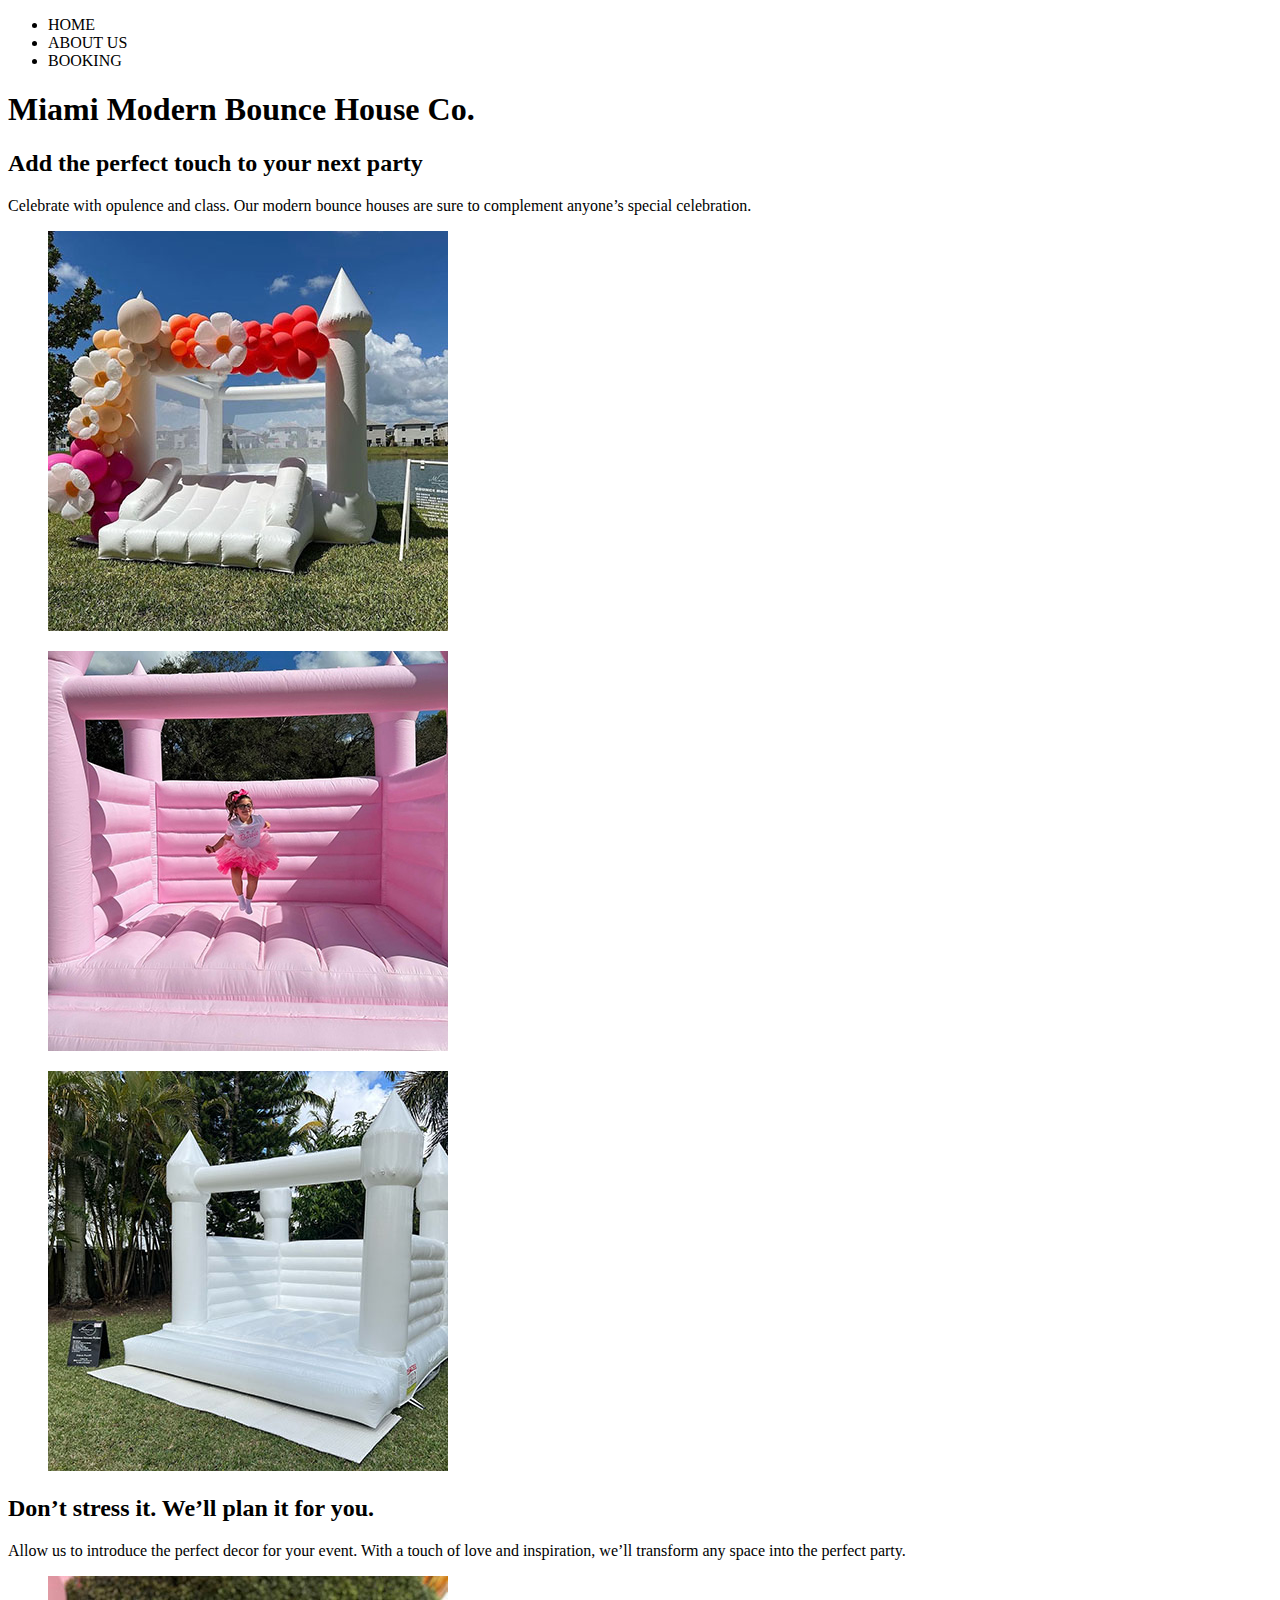
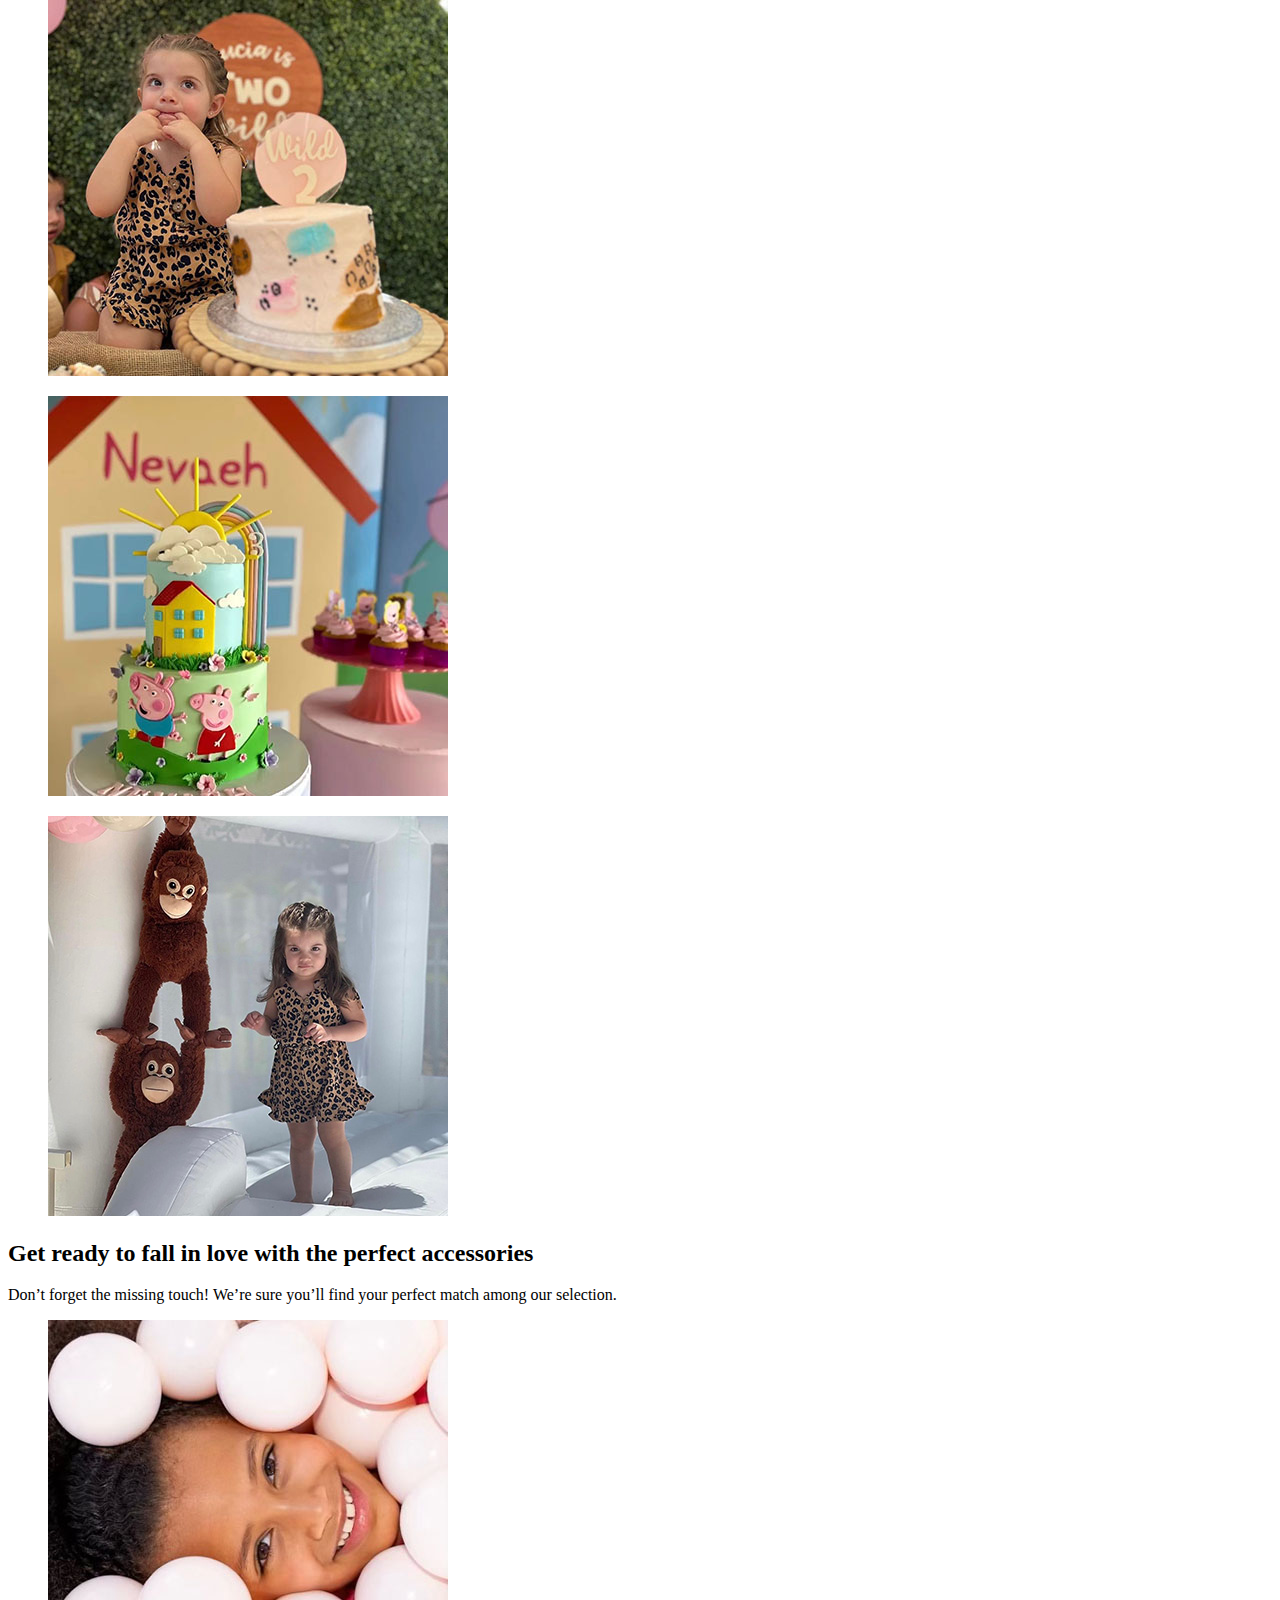
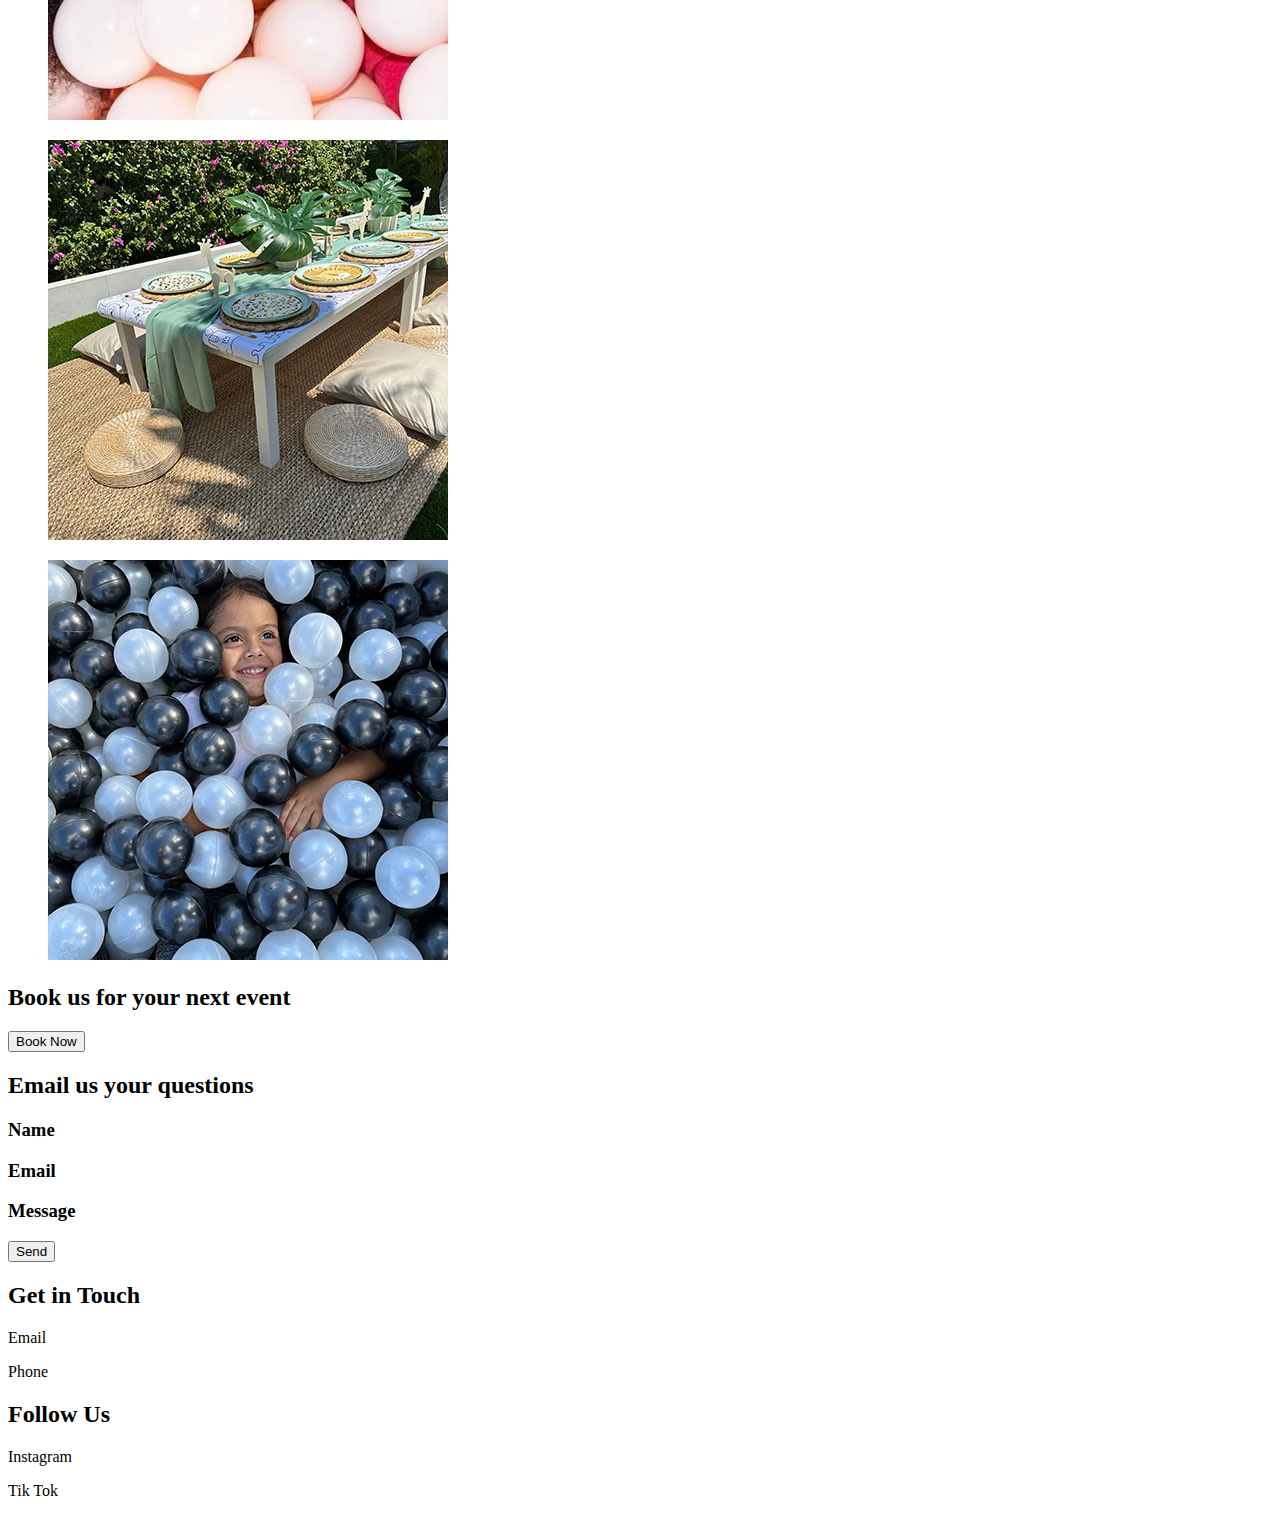
==== index.html @ 27d4529f "First HTML" ====
<!DOCTYPE html>
<html lang="en">
    <head>
        <meta charset="utf-8">
        <title>Miami Modern Bounce House Co.</title>
    </head>

    <body>
        <header>
            <nav>
                <ul>
                    <li>HOME</li>
                    <li>ABOUT US</li>
                    <li>BOOKING</li>
                </ul>
            </nav>
        </header>

        <main>
            <section>
                <h1>Miami Modern Bounce House Co.</h1>
            </section>

            <section>
                <h2>Add the perfect touch to your next party</h2>
                <p>Celebrate with opulence and class. Our modern bounce houses are sure to complement anyone’s special celebration.</p>
                <figure>
                    <img src="images/flower-bounce-house.jpg" alt="Bounce house with flower balloon arch.">
                </figure>
                <figure>
                    <img src="images/pink-girl-jumping.jpg" alt="Little girl jumping on pink bounce house.">
                </figure>
                <figure>
                    <img src="images/white-bounce-house.jpg" alt="Bounce house with flower balloon arch.">
                </figure>
            </section>

            <section>
                <h2>Don’t stress it. We’ll plan it for you.</h2>
                <p>Allow us to introduce the perfect decor for your event. With a touch of love and inspiration, we’ll transform any space into the perfect party.</p>
                <figure>
                    <img src="images/jungle-birthday.jpg" alt="Little girl posing with birthday cake.">
                </figure>
                <figure>
                    <img src="images/peppa-party-cake.jpg" alt="Peppa Pig birthday cake.">
                </figure>
                <figure>
                    <img src="images/monkey-party.jpg" alt="Little girl posing plush monkeys on bounce house.">
                </figure>
            </section>

            <section>
                <h2>Get ready to fall in love with the perfect accessories</h2>
                <p>Don’t forget the missing touch! We’re sure you’ll find your perfect match among our selection.</p>
                <figure>
                    <img src="images/pink-ball-pit.jpg" alt="Little girl smiles inside pink ball pit.">
                </figure>
                <figure>
                    <img src="images/jungle-table.jpg" alt="A jungle themed birthday table set-up.">
                </figure>
                <figure>
                    <img src="images/black-white-ball-pit.jpg" alt="Little girl smiles inside black and white ball pit.">
                </figure>
            </section>

            <section>
                <h2>Book us for your next event</h2>
                <button>Book Now</button>
            </section>

            <section>
                <h2>Email us your questions</h2>
                <h3>Name</h3>
                <h3>Email</h3>
                <h3>Message</h3>
                <button>Send</button>
            </section>
        </main>
        <footer>
            <h2>Get in Touch</h2>
            <p>Email</p>
            <p>Phone</p>
            <h2>Follow Us</h2>
            <p>Instagram</p>
            <p>Tik Tok</p>
        </footer>
    </body>
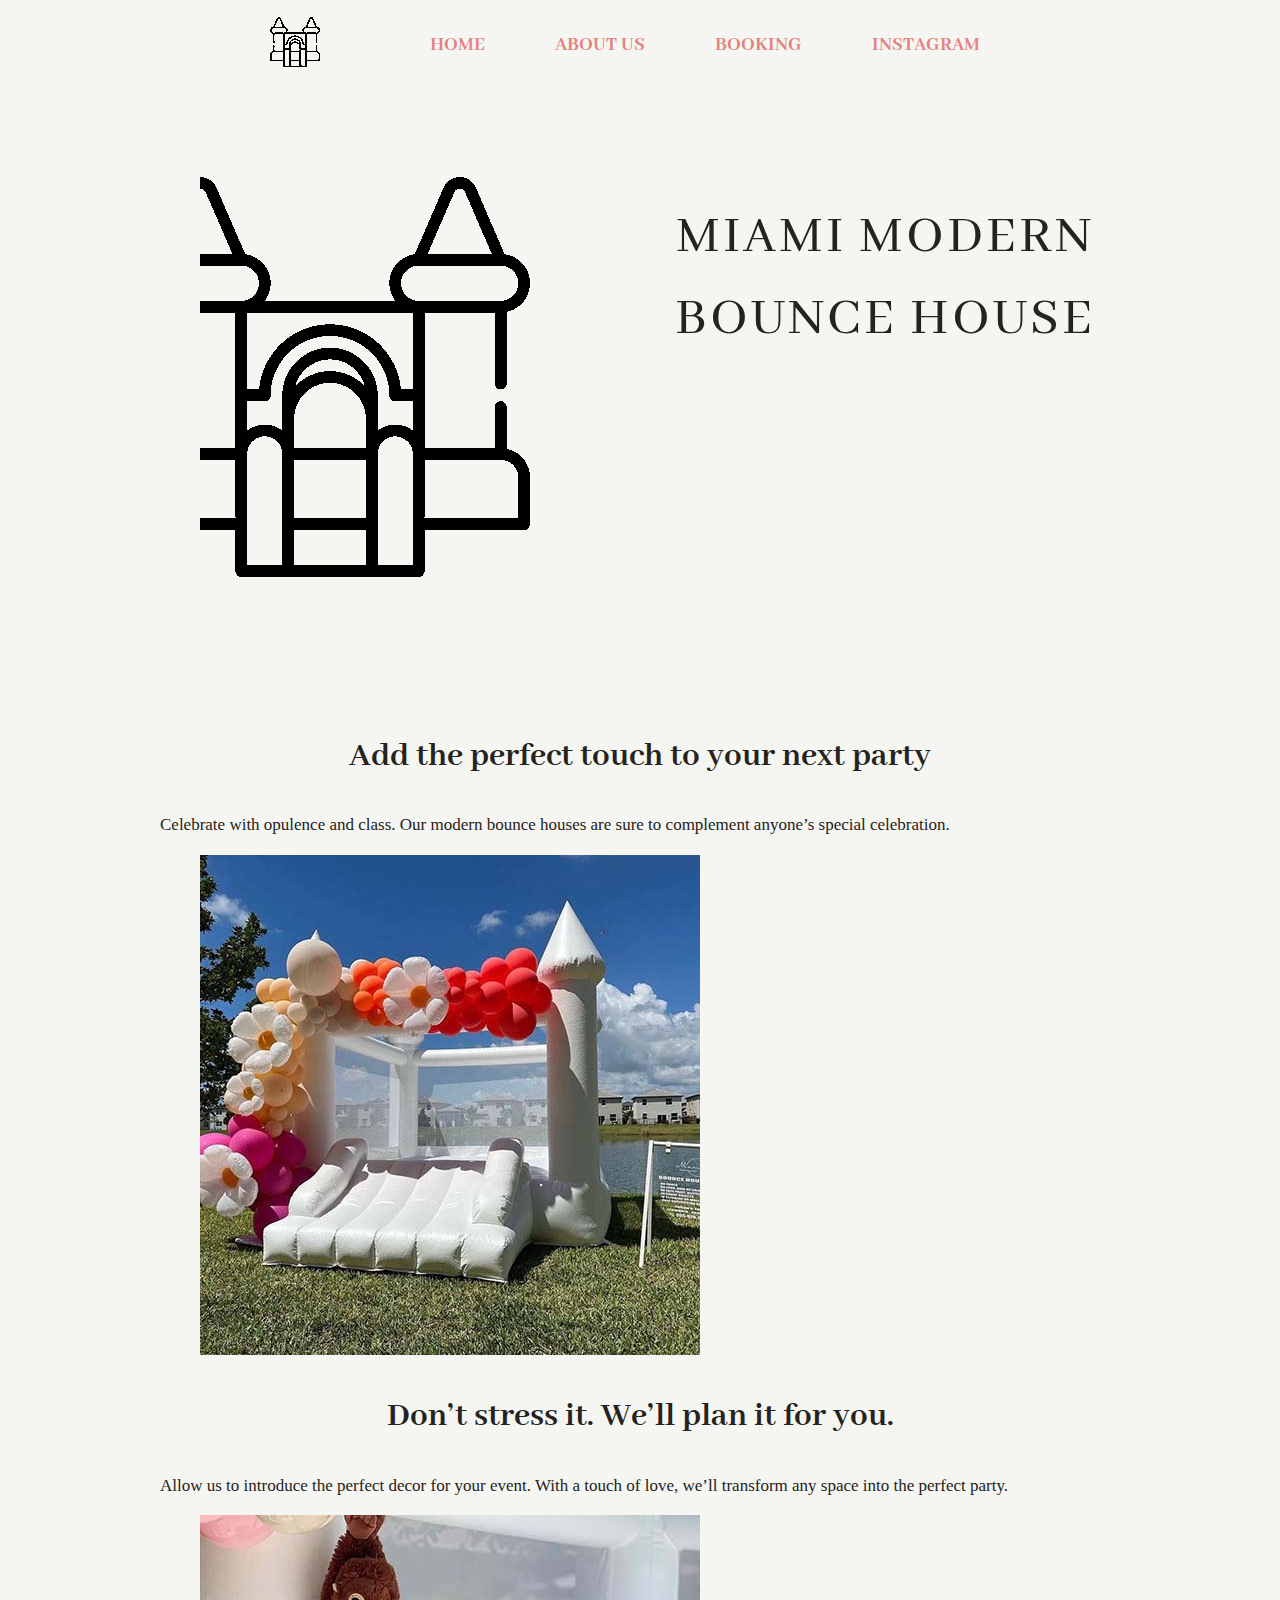
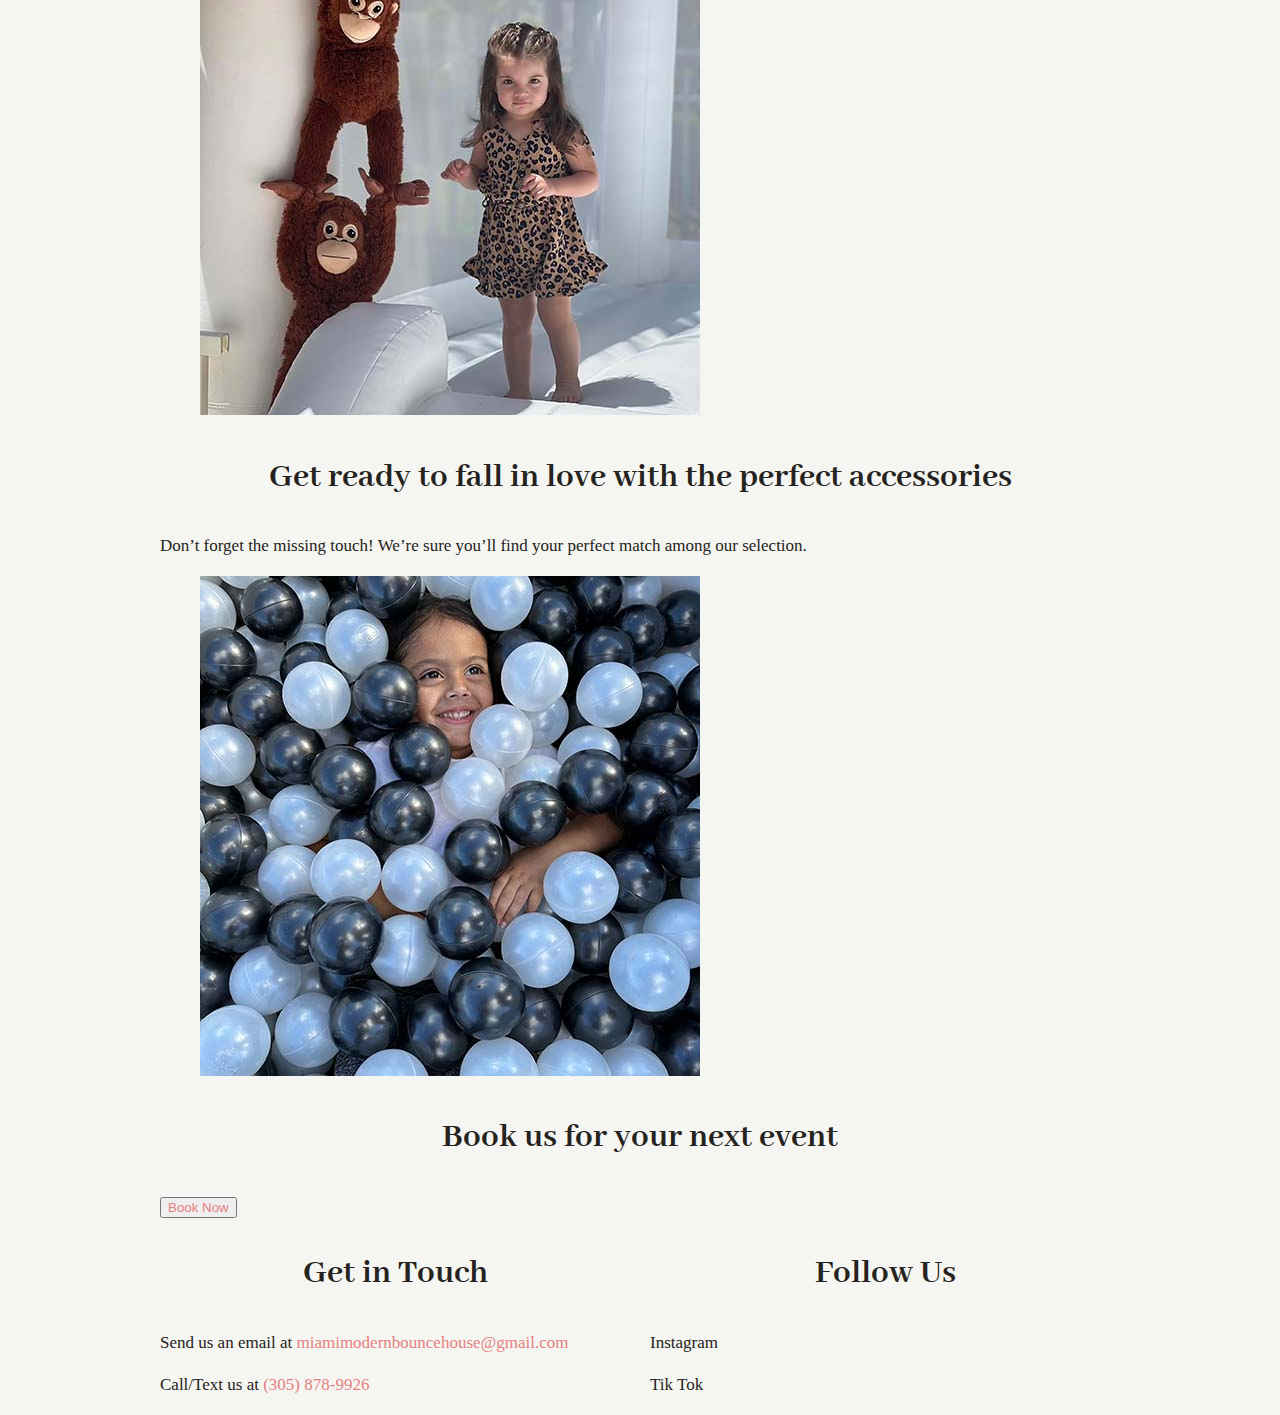
==== commit 542e8328: "html two" ====
--- a/index.html
+++ b/index.html
@@ -3,22 +3,31 @@
     <head>
         <meta charset="utf-8">
         <title>Miami Modern Bounce House Co.</title>
+        <link href="css/style.css" rel="stylesheet">
     </head>
 
     <body>
         <header>
             <nav>
-                <ul>
-                    <li>HOME</li>
-                    <li>ABOUT US</li>
-                    <li>BOOKING</li>
-                </ul>
+                <figure>
+                    <img src="images/inflatable-castle.png" alt="Bounce House Icon.">
+                    <!--<a href="https://www.flaticon.com/free-icons/inflatable-castle" title="inflatable castle icons">Inflatable castle icons created by Freepik - Flaticon</a>-->
+                </figure>
+
+                <h3><a href="index.html">HOME</a></h3>
+                <h3><a href="about-us.html">ABOUT US</a></h3>
+                <h3><a href="booking.html">BOOKING</a></h3>
+                <h3><a href="https://www.instagram.com/modern_bounce_co/?igshid=YmMyMTA2M2Y%3D">INSTAGRAM</a><h3>
             </nav>
         </header>
 
         <main>
-            <section>
-                <h1>Miami Modern Bounce House Co.</h1>
+            <section id="pink" class="header">
+                <figure>
+                    <img src="images/bigger-inflatable-castle.png" alt="Bounce House Icon.">
+                    <!--<a href="https://www.flaticon.com/free-icons/inflatable-castle" title="inflatable castle icons">Inflatable castle icons created by Freepik - Flaticon</a>-->
+                </figure>
+                <h1>MIAMI MODERN BOUNCE HOUSE</h1>
             </section>
 
             <section>
@@ -27,23 +36,11 @@
                 <figure>
                     <img src="images/flower-bounce-house.jpg" alt="Bounce house with flower balloon arch.">
                 </figure>
-                <figure>
-                    <img src="images/pink-girl-jumping.jpg" alt="Little girl jumping on pink bounce house.">
-                </figure>
-                <figure>
-                    <img src="images/white-bounce-house.jpg" alt="Bounce house with flower balloon arch.">
-                </figure>
             </section>
 
-            <section>
+            <section id="pink">
                 <h2>Don’t stress it. We’ll plan it for you.</h2>
-                <p>Allow us to introduce the perfect decor for your event. With a touch of love and inspiration, we’ll transform any space into the perfect party.</p>
-                <figure>
-                    <img src="images/jungle-birthday.jpg" alt="Little girl posing with birthday cake.">
-                </figure>
-                <figure>
-                    <img src="images/peppa-party-cake.jpg" alt="Peppa Pig birthday cake.">
-                </figure>
+                <p>Allow us to introduce the perfect decor for your event. With a touch of love, we’ll transform any space into the perfect party.</p>
                 <figure>
                     <img src="images/monkey-party.jpg" alt="Little girl posing plush monkeys on bounce house.">
                 </figure>
@@ -53,35 +50,27 @@
                 <h2>Get ready to fall in love with the perfect accessories</h2>
                 <p>Don’t forget the missing touch! We’re sure you’ll find your perfect match among our selection.</p>
                 <figure>
-                    <img src="images/pink-ball-pit.jpg" alt="Little girl smiles inside pink ball pit.">
-                </figure>
-                <figure>
-                    <img src="images/jungle-table.jpg" alt="A jungle themed birthday table set-up.">
-                </figure>
-                <figure>
                     <img src="images/black-white-ball-pit.jpg" alt="Little girl smiles inside black and white ball pit.">
                 </figure>
             </section>
 
+            <section id="pink">
+                <h2>Book us for your next event</h2>
+                <button><a href="booking.html">Book Now</a></button>
+            </section>
+
+        </main>
+        <footer>
             <section>
-                <h2>Book us for your next event</h2>
-                <button>Book Now</button>
+            <h2>Get in Touch</h2>
+            <p>Send us an email at <a href="mailto:miamimodernbouncehouse@gmail.com">miamimodernbouncehouse@gmail.com</a></p>
+            <p>Call/Text us at <a href="tel:+3058789926"> (305) 878-9926</a></p>
             </section>
 
             <section>
-                <h2>Email us your questions</h2>
-                <h3>Name</h3>
-                <h3>Email</h3>
-                <h3>Message</h3>
-                <button>Send</button>
-            </section>
-        </main>
-        <footer>
-            <h2>Get in Touch</h2>
-            <p>Email</p>
-            <p>Phone</p>
             <h2>Follow Us</h2>
             <p>Instagram</p>
             <p>Tik Tok</p>
+            </section>
         </footer>
     </body>--- a/css/style.css
+++ b/css/style.css
@@ -0,0 +1,85 @@
+@import url('https://fonts.googleapis.com/css2?family=Abhaya+Libre:wght@400;700&family=EB+Garamond&display=swap');
+
+nav{
+    position:fixed;
+    width:100%;
+    top:0;
+    z-index:9999;
+    display:flex;
+    flex-flow: row wrap;
+    justify-content: space-evenly;
+    align-items:center;
+    max-width:960px;
+    margin:auto;
+    background-color:#F5F6F2;
+}
+
+body{
+    font-family: "Garamond", "Georgia", "Times New Roman", serif;
+    font-size: 17px;
+    color:#262220;
+    line-height: 1.5;
+    background-color:#F5F6F2;
+    margin:auto;
+    max-width:960px;
+    padding-top:60px;
+}
+
+section{
+    margin:none;
+}
+
+h1,
+h2,
+h3{
+    font-family: "Abhaya Libre", "Georgia", "Times New Roman", serif;
+    text-align:center;
+}
+
+h1{
+    font-size:55px;
+    letter-spacing:3px;
+    font-weight: 100;
+}
+
+h2{
+    font-size:35px;
+}
+
+p{
+    max-width:960px;
+}
+
+.header{
+    display: grid;
+    grid-template-columns: 2fr 2fr;
+    grid-gap: 20px; 
+    padding-bottom:100px;
+    padding-top:100px;
+}
+
+footer{
+    display:grid;
+    grid-template-columns: 2fr 2fr;
+    grid-gap: 20px;
+}
+
+a{
+    color:#E77F7F;
+}
+
+a:link{
+    color: #E77F7F;
+    text-decoration:none;
+}
+
+a:visited{
+    color:#F13C3C;
+}
+a:hover{
+    color:#FFC0C0;
+}
+
+a:active{
+    color:#EA2A7A;
+}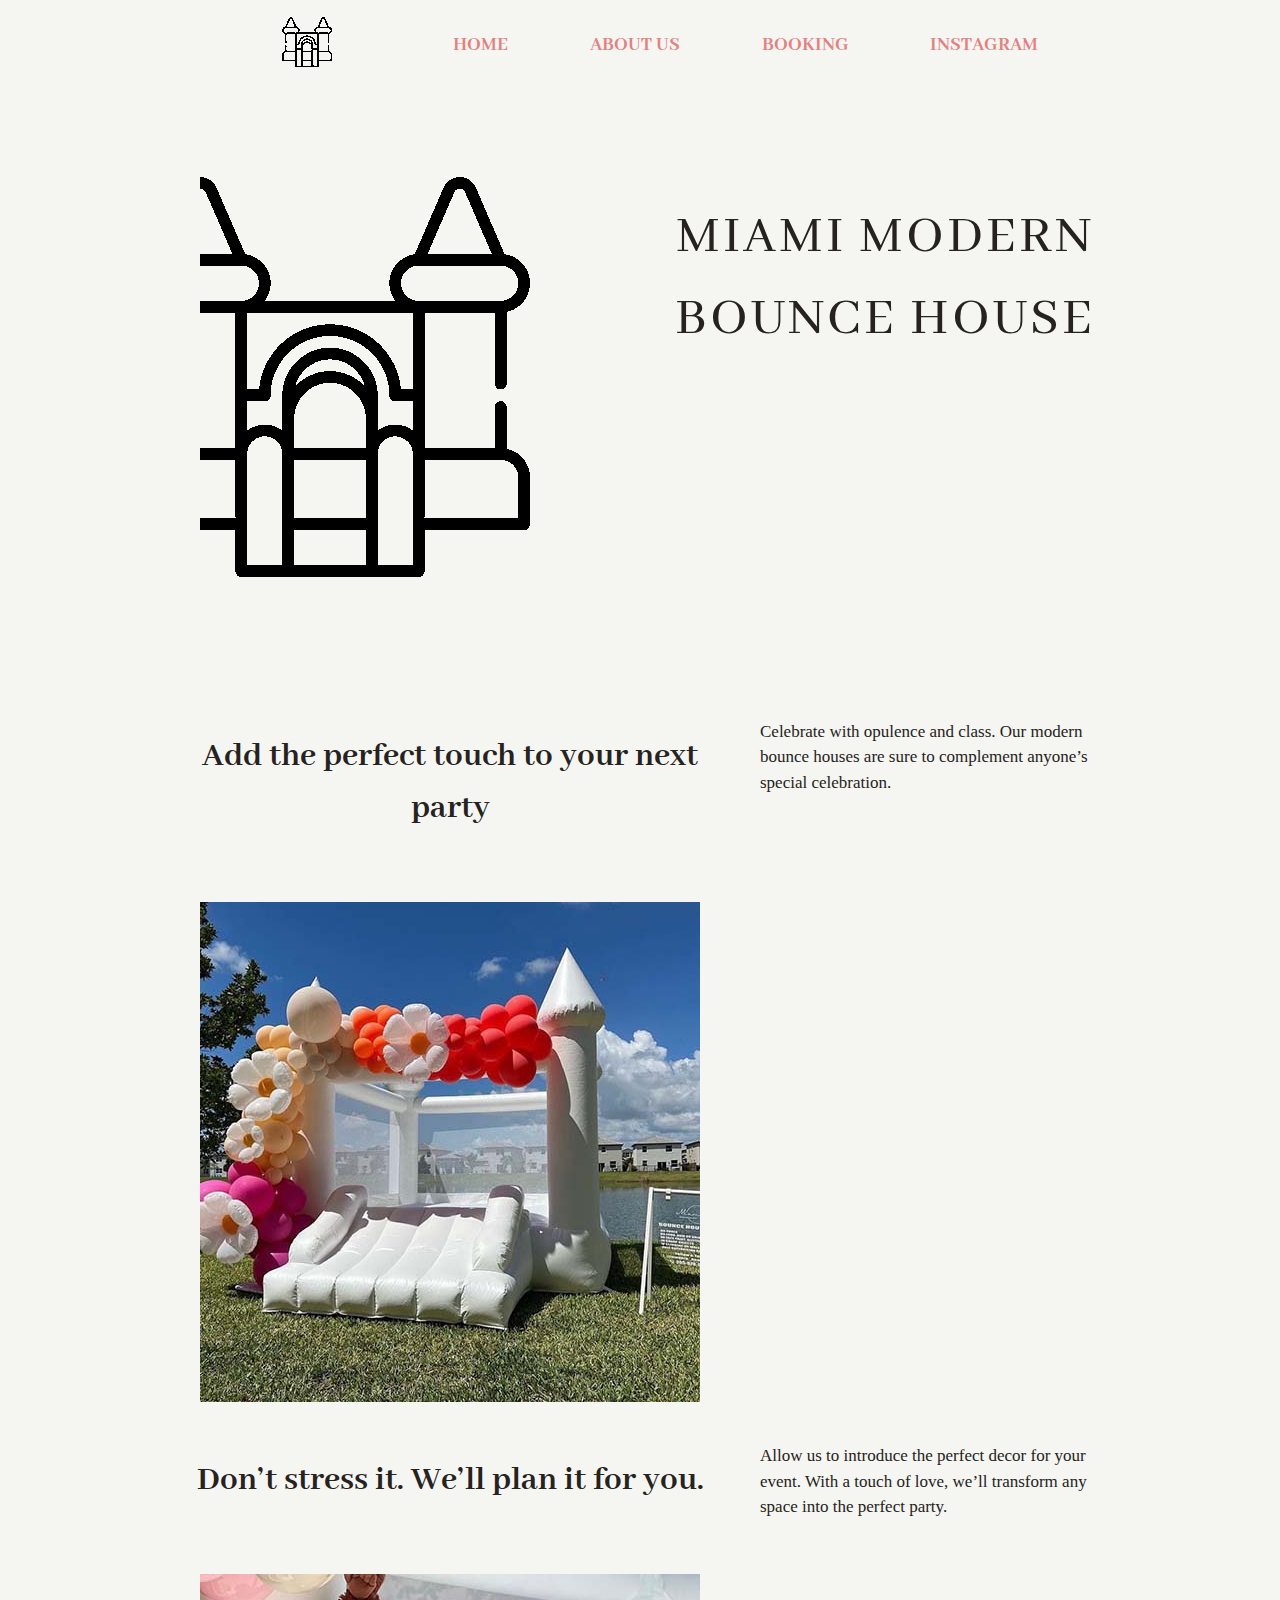
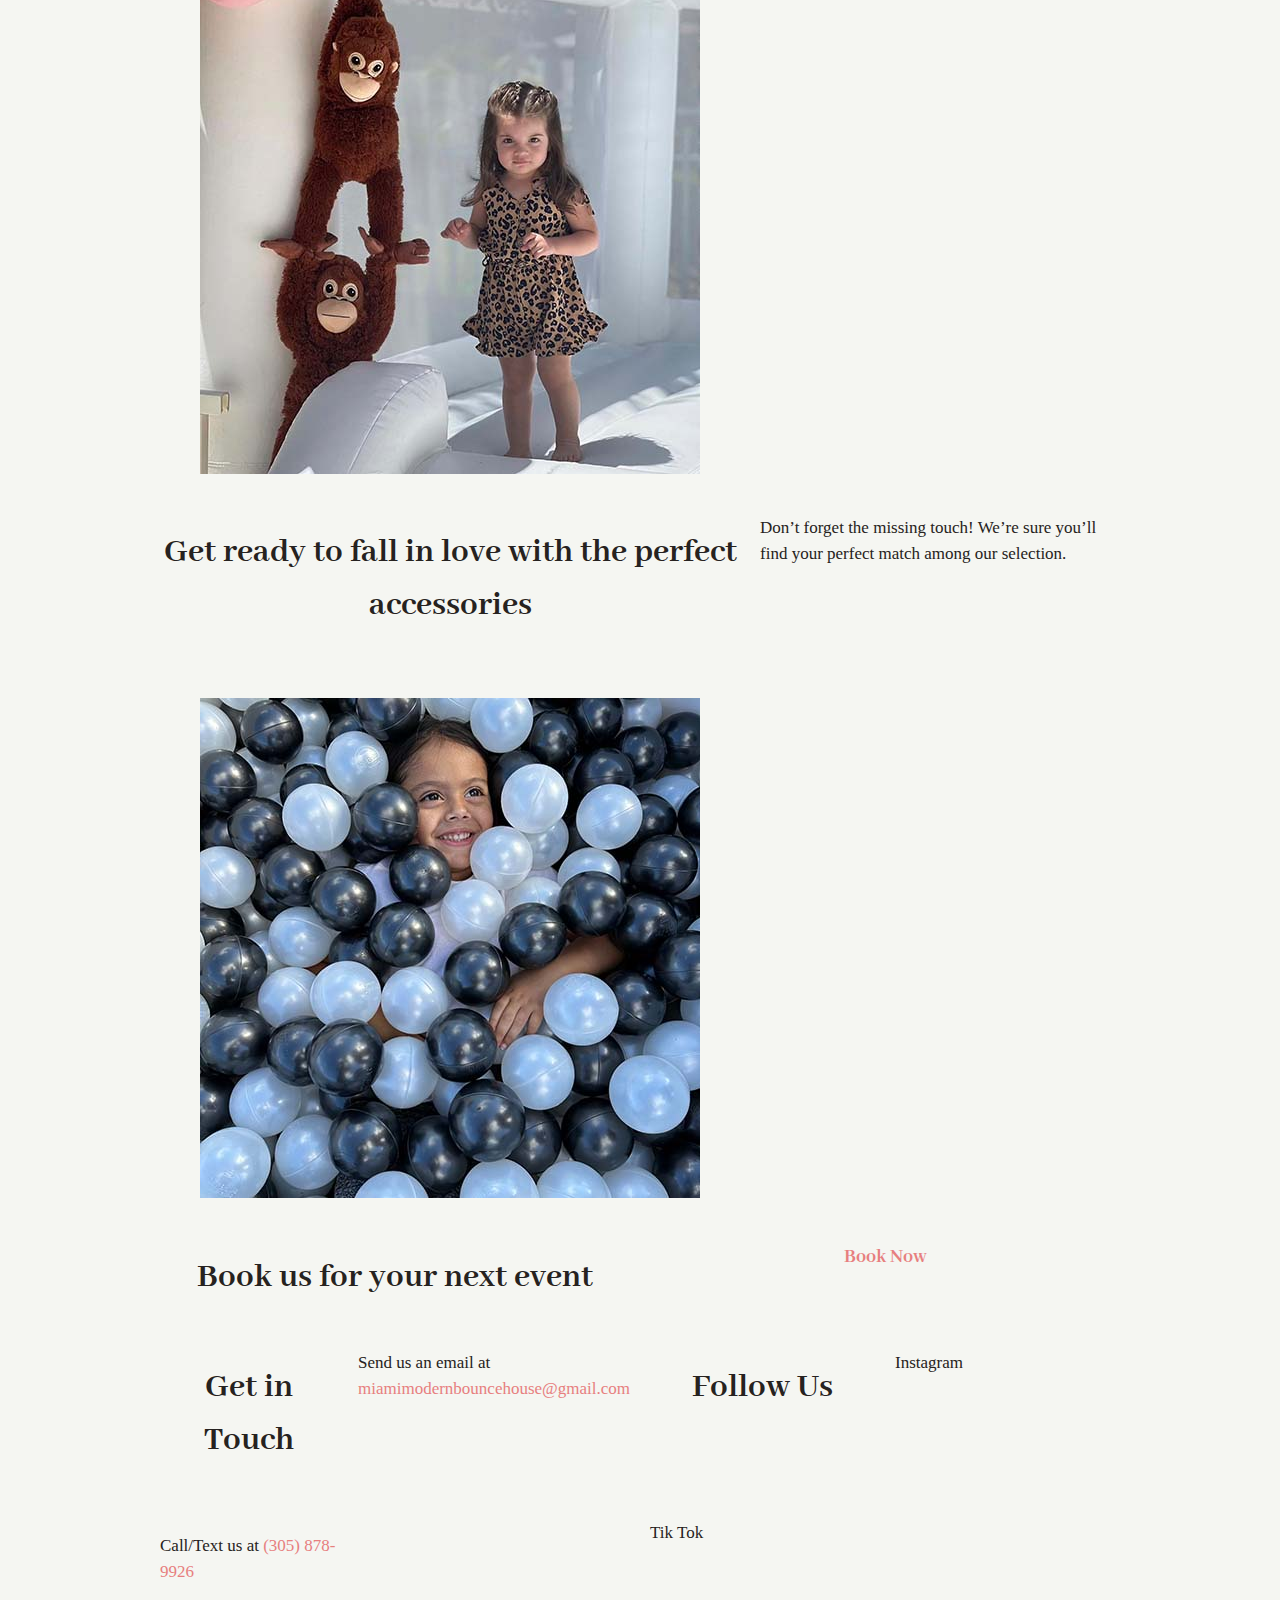
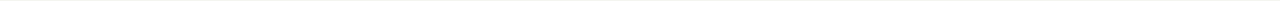
==== commit 8f053aae: "Fixed" ====
--- a/index.html
+++ b/index.html
@@ -10,19 +10,19 @@
         <header>
             <nav>
                 <figure>
-                    <img src="images/inflatable-castle.png" alt="Bounce House Icon.">
-                    <!--<a href="https://www.flaticon.com/free-icons/inflatable-castle" title="inflatable castle icons">Inflatable castle icons created by Freepik - Flaticon</a>-->
+                <img src="images/inflatable-castle.png" alt="Bounce House Icon.">
+                <!--<a href="https://www.flaticon.com/free-icons/inflatable-castle" title="inflatable castle icons">Inflatable castle icons created by Freepik - Flaticon</a>-->
                 </figure>
 
                 <h3><a href="index.html">HOME</a></h3>
                 <h3><a href="about-us.html">ABOUT US</a></h3>
                 <h3><a href="booking.html">BOOKING</a></h3>
-                <h3><a href="https://www.instagram.com/modern_bounce_co/?igshid=YmMyMTA2M2Y%3D">INSTAGRAM</a><h3>
+                <h3><a href="https://www.instagram.com/modern_bounce_co/?igshid=YmMyMTA2M2Y%3D">INSTAGRAM</a></h3>
             </nav>
         </header>
 
         <main>
-            <section id="pink" class="header">
+            <section class="header">
                 <figure>
                     <img src="images/bigger-inflatable-castle.png" alt="Bounce House Icon.">
                     <!--<a href="https://www.flaticon.com/free-icons/inflatable-castle" title="inflatable castle icons">Inflatable castle icons created by Freepik - Flaticon</a>-->
@@ -30,6 +30,7 @@
                 <h1>MIAMI MODERN BOUNCE HOUSE</h1>
             </section>
 
+        <div>
             <section>
                 <h2>Add the perfect touch to your next party</h2>
                 <p>Celebrate with opulence and class. Our modern bounce houses are sure to complement anyone’s special celebration.</p>
@@ -37,15 +38,19 @@
                     <img src="images/flower-bounce-house.jpg" alt="Bounce house with flower balloon arch.">
                 </figure>
             </section>
-
-            <section id="pink">
+        </div>
+                
+        <div>
+                <section>
                 <h2>Don’t stress it. We’ll plan it for you.</h2>
                 <p>Allow us to introduce the perfect decor for your event. With a touch of love, we’ll transform any space into the perfect party.</p>
                 <figure>
                     <img src="images/monkey-party.jpg" alt="Little girl posing plush monkeys on bounce house.">
                 </figure>
             </section>
+        </div>
 
+        <div>
             <section>
                 <h2>Get ready to fall in love with the perfect accessories</h2>
                 <p>Don’t forget the missing touch! We’re sure you’ll find your perfect match among our selection.</p>
@@ -53,10 +58,11 @@
                     <img src="images/black-white-ball-pit.jpg" alt="Little girl smiles inside black and white ball pit.">
                 </figure>
             </section>
+        </div>
 
-            <section id="pink">
+            <section>
                 <h2>Book us for your next event</h2>
-                <button><a href="booking.html">Book Now</a></button>
+                <h3><a href="booking.html">Book Now</a></h3>
             </section>
 
         </main>
--- a/css/style.css
+++ b/css/style.css
@@ -1,19 +1,6 @@
 @import url('https://fonts.googleapis.com/css2?family=Abhaya+Libre:wght@400;700&family=EB+Garamond&display=swap');
 
-nav{
-    position:fixed;
-    width:100%;
-    top:0;
-    z-index:9999;
-    display:flex;
-    flex-flow: row wrap;
-    justify-content: space-evenly;
-    align-items:center;
-    max-width:960px;
-    margin:auto;
-    background-color:#F5F6F2;
-}
-
+/*decorative*/
 body{
     font-family: "Garamond", "Georgia", "Times New Roman", serif;
     font-size: 17px;
@@ -23,10 +10,6 @@
     margin:auto;
     max-width:960px;
     padding-top:60px;
-}
-
-section{
-    margin:none;
 }
 
 h1,
@@ -50,20 +33,6 @@
     max-width:960px;
 }
 
-.header{
-    display: grid;
-    grid-template-columns: 2fr 2fr;
-    grid-gap: 20px; 
-    padding-bottom:100px;
-    padding-top:100px;
-}
-
-footer{
-    display:grid;
-    grid-template-columns: 2fr 2fr;
-    grid-gap: 20px;
-}
-
 a{
     color:#E77F7F;
 }
@@ -82,4 +51,40 @@
 
 a:active{
     color:#EA2A7A;
+}
+
+/*grid*/
+
+nav{
+    position:fixed;
+    width:100%;
+    top:0;
+    z-index:9999;
+    display:flex;
+    flex-flow: row wrap;
+    justify-content: space-evenly;
+    align-items:center;
+    max-width:960px;
+    margin:auto;
+    background-color:#F5F6F2;
+}
+
+section{
+    display:grid;
+    grid-template-columns: 2fr 2fr;
+    grid-gap: 20px; 
+}
+
+.header{
+    display: grid;
+    grid-template-columns: 2fr 2fr;
+    grid-gap: 20px; 
+    padding-bottom:100px;
+    padding-top:100px;
+}
+
+footer{
+    display:grid;
+    grid-template-columns: 2fr 2fr;
+    grid-gap: 20px;
 }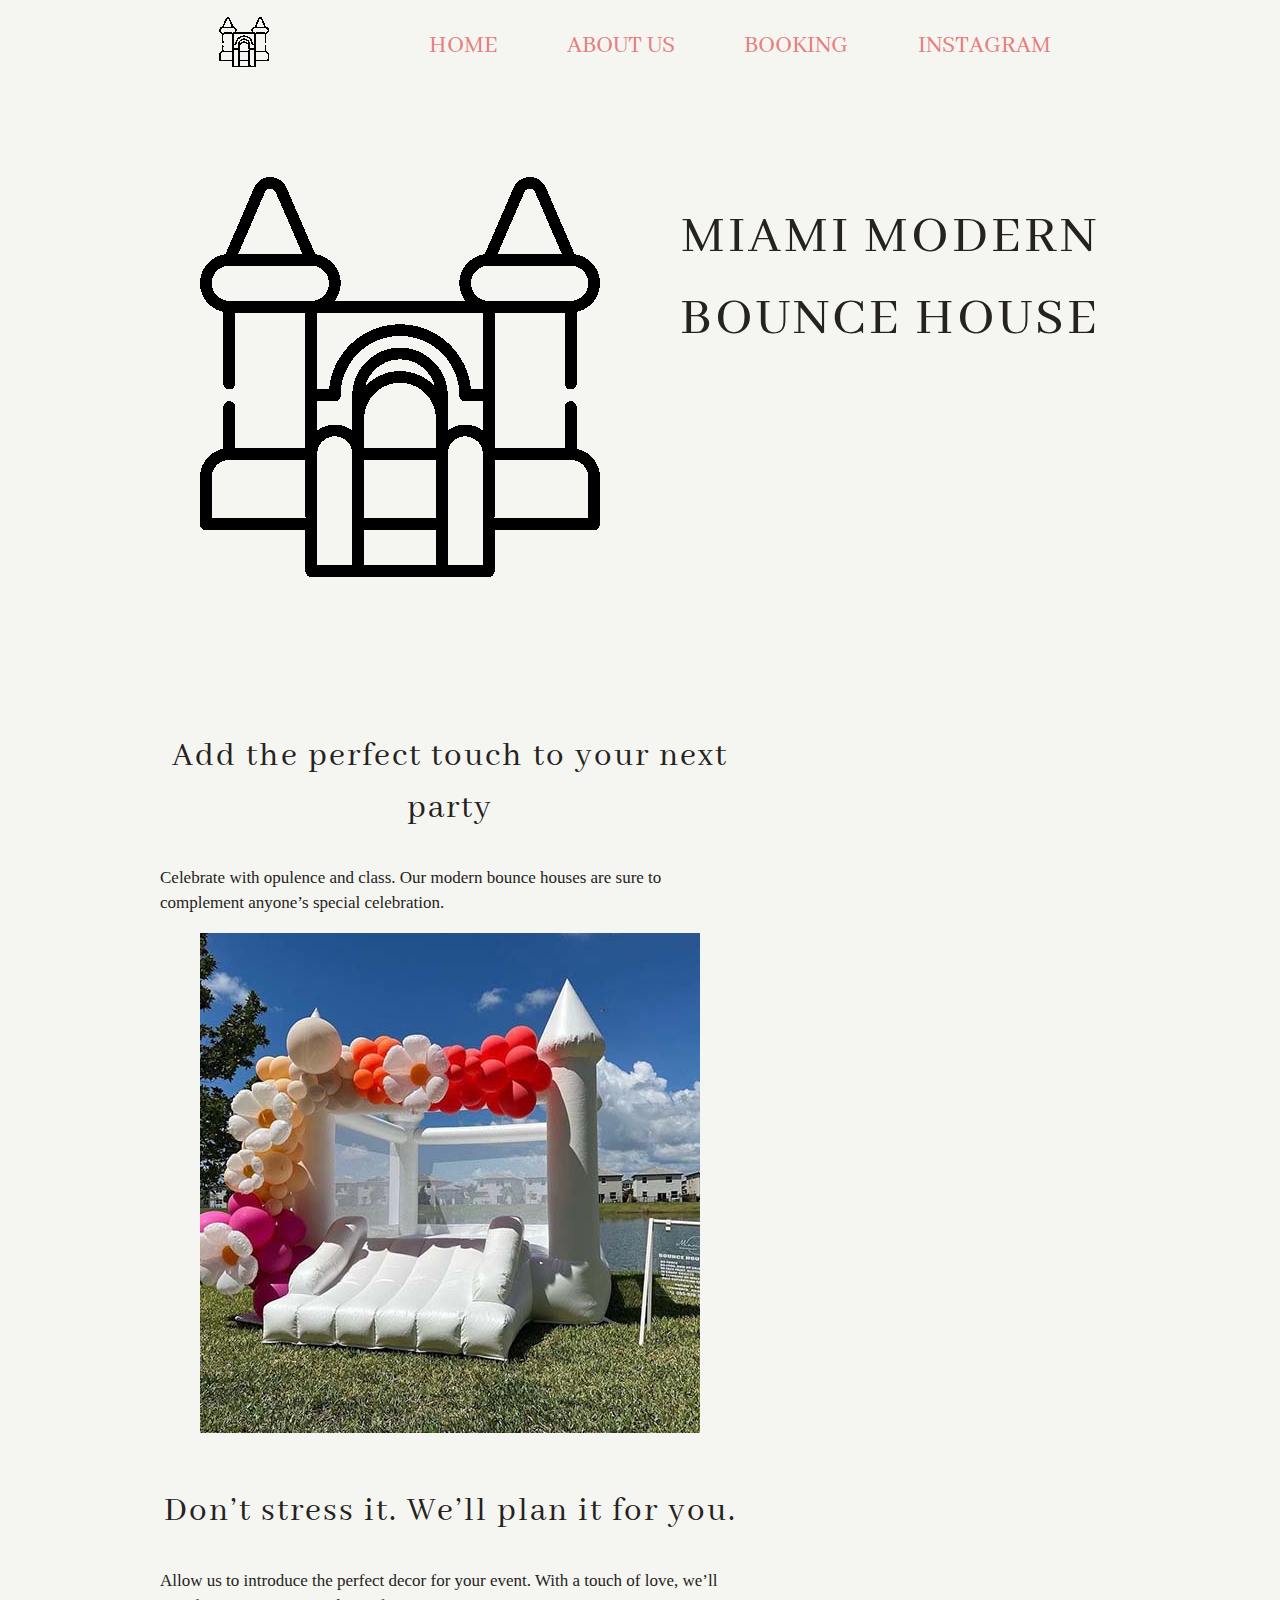
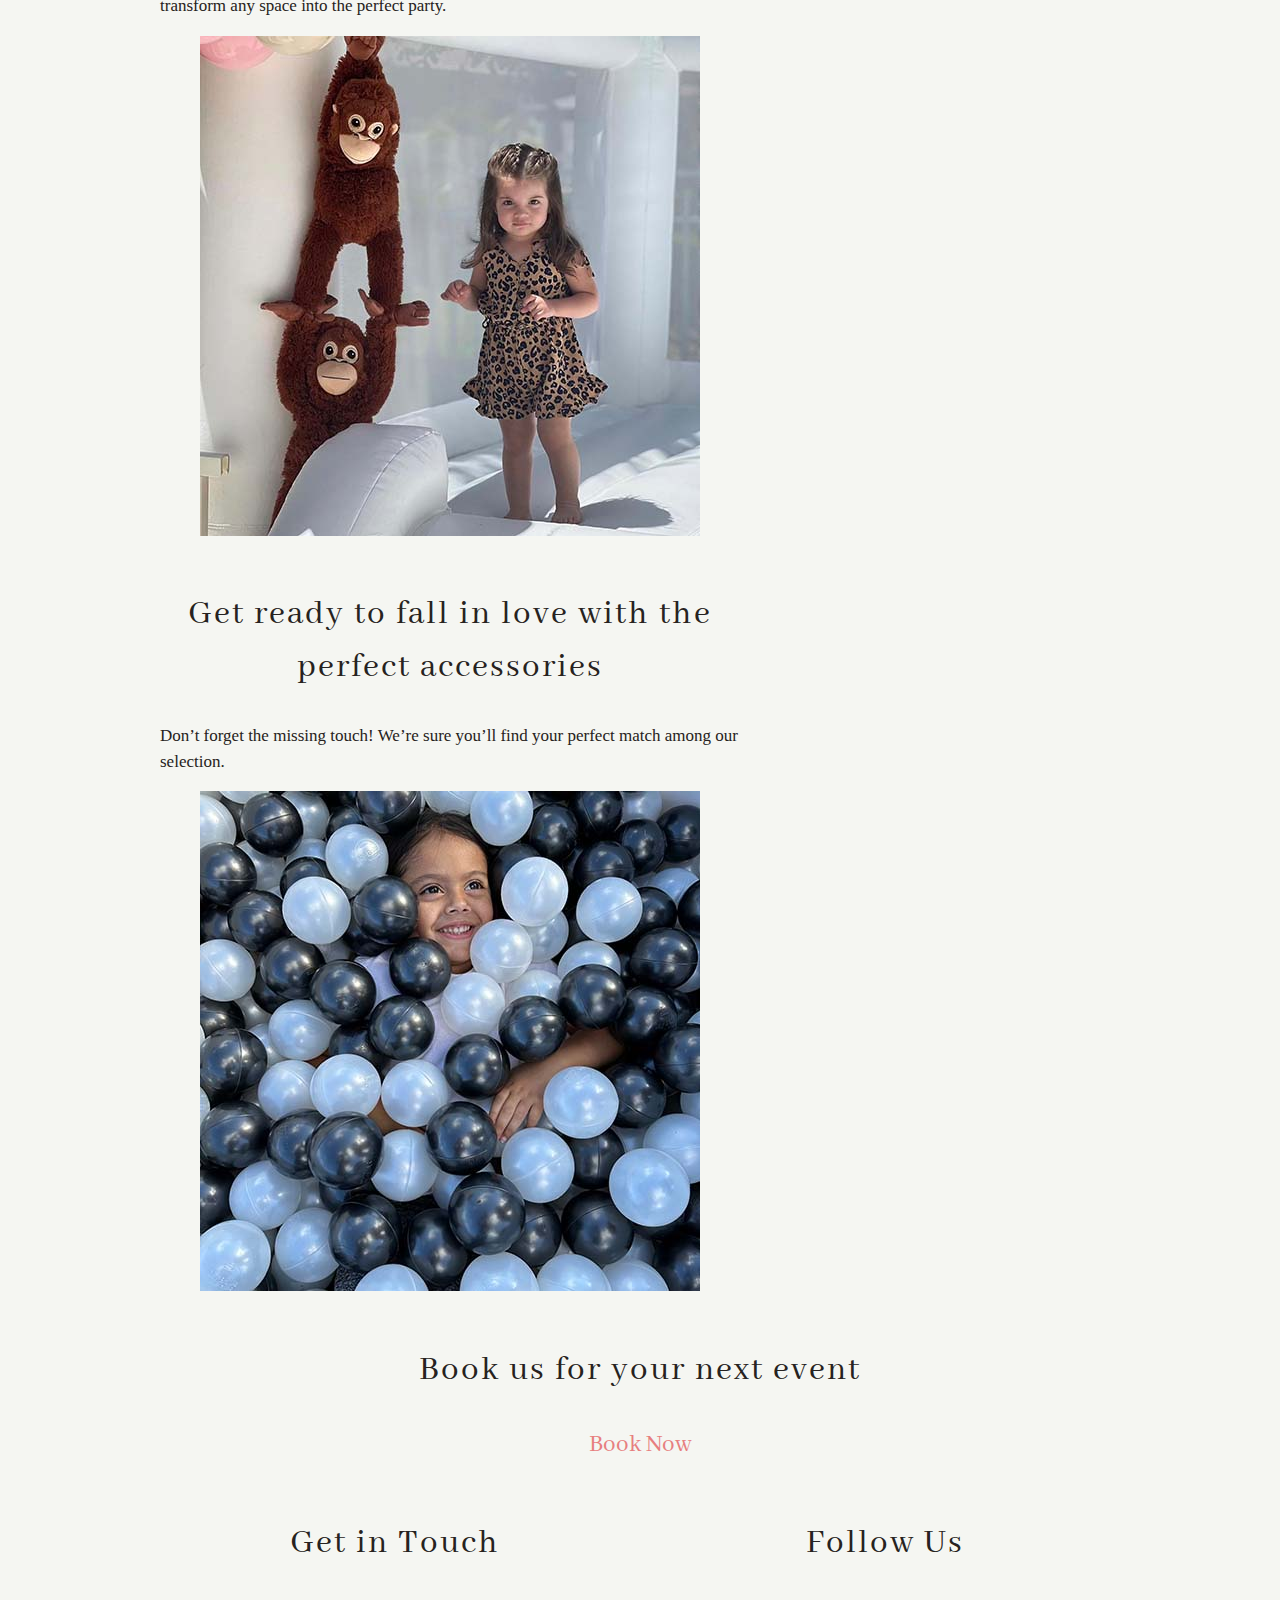
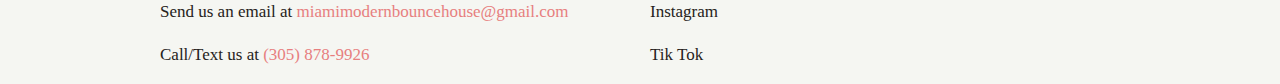
==== commit d378eab1: "HTML" ====
--- a/index.html
+++ b/index.html
@@ -9,7 +9,7 @@
     <body>
         <header>
             <nav>
-                <figure>
+                <figure id="tiny">
                 <img src="images/inflatable-castle.png" alt="Bounce House Icon.">
                 <!--<a href="https://www.flaticon.com/free-icons/inflatable-castle" title="inflatable castle icons">Inflatable castle icons created by Freepik - Flaticon</a>-->
                 </figure>
--- a/css/style.css
+++ b/css/style.css
@@ -17,20 +17,21 @@
 h3{
     font-family: "Abhaya Libre", "Georgia", "Times New Roman", serif;
     text-align:center;
+    font-weight:100;
 }
 
 h1{
     font-size:55px;
     letter-spacing:3px;
-    font-weight: 100;
 }
 
 h2{
     font-size:35px;
+    letter-spacing:2px;
 }
 
-p{
-    max-width:960px;
+h3{
+    font-size:25px;
 }
 
 a{
@@ -43,8 +44,10 @@
 }
 
 a:visited{
-    color:#F13C3C;
+    /*color:#F13C3C;*/
+    color:#E77F7F;
 }
+
 a:hover{
     color:#FFC0C0;
 }
@@ -56,10 +59,6 @@
 /*grid*/
 
 nav{
-    position:fixed;
-    width:100%;
-    top:0;
-    z-index:9999;
     display:flex;
     flex-flow: row wrap;
     justify-content: space-evenly;
@@ -67,11 +66,20 @@
     max-width:960px;
     margin:auto;
     background-color:#F5F6F2;
+    position:fixed;
+    width:100%;
+    top:0;
+    z-index:100;
 }
 
-section{
+#tiny{
+    position:relative;
+    right:50px;
+}
+
+div{
     display:grid;
-    grid-template-columns: 2fr 2fr;
+    grid-template-columns: 2fr 2fr 2fr;
     grid-gap: 20px; 
 }
 
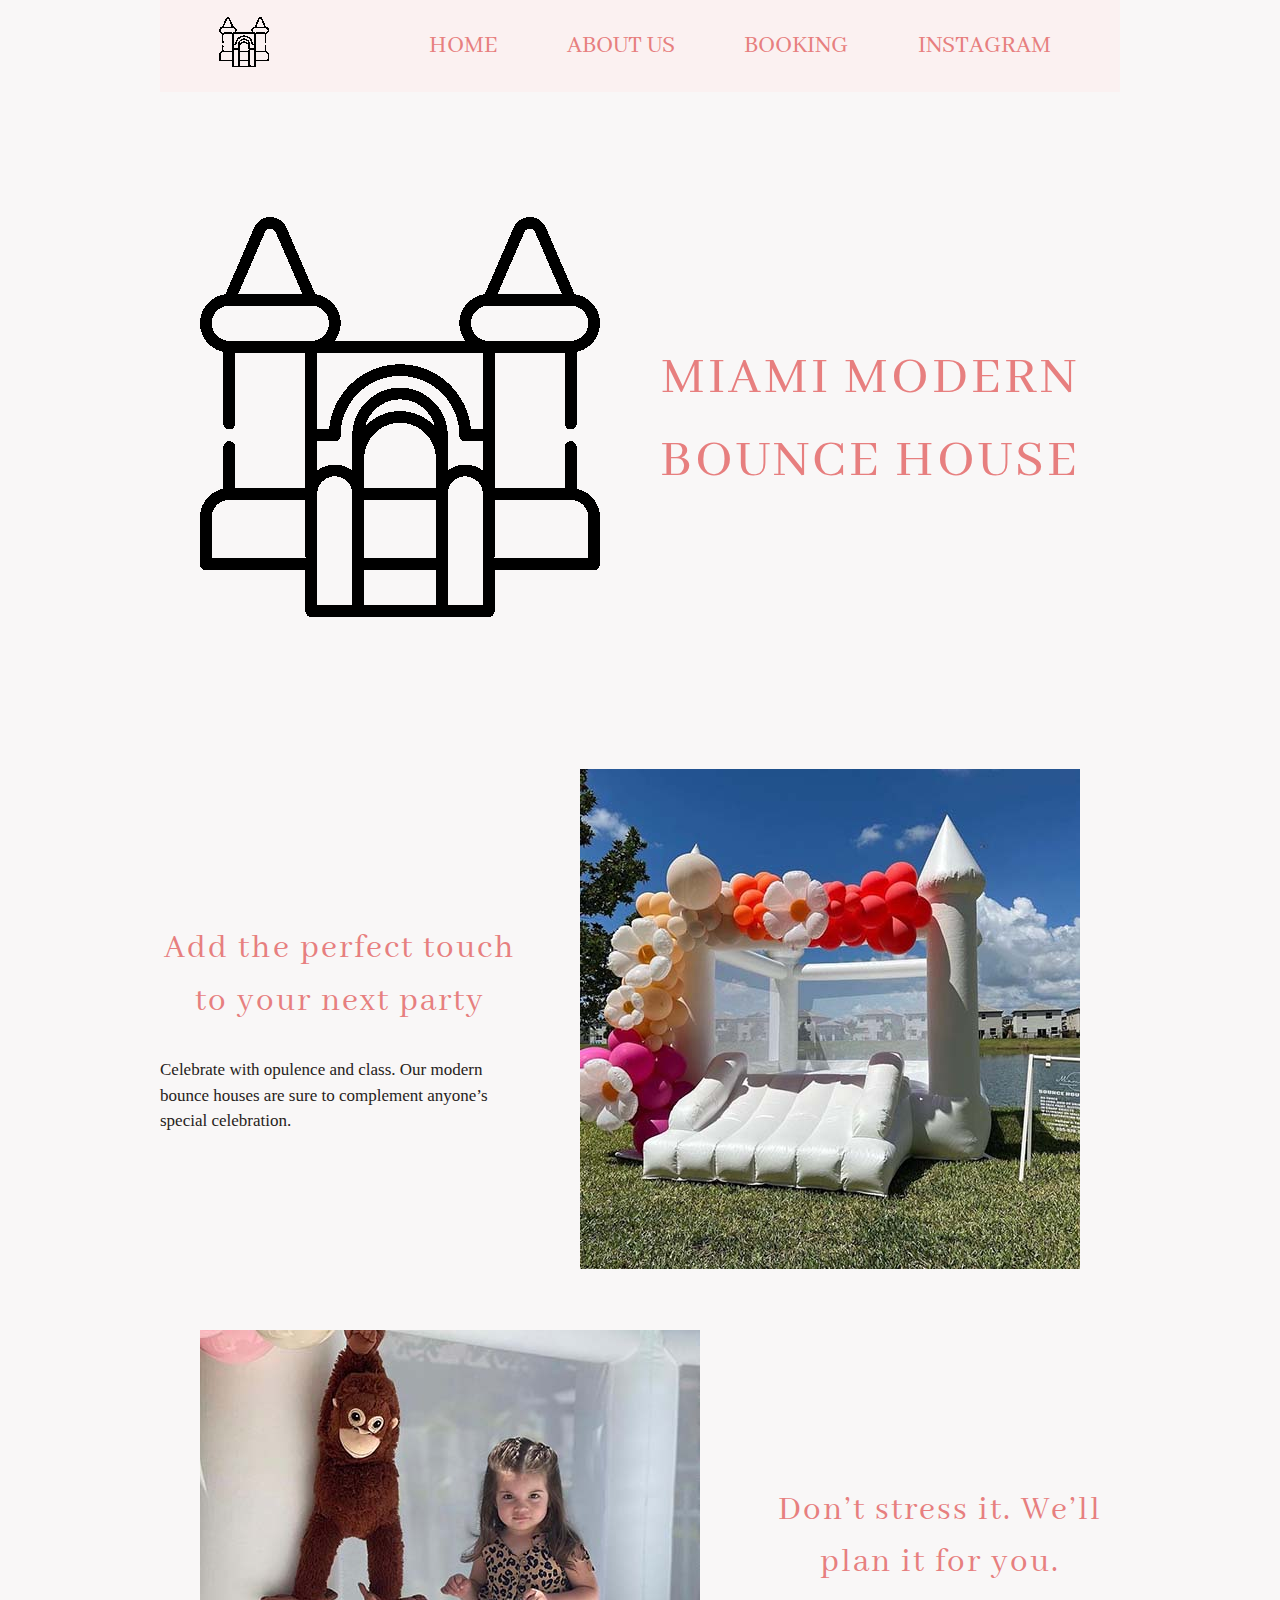
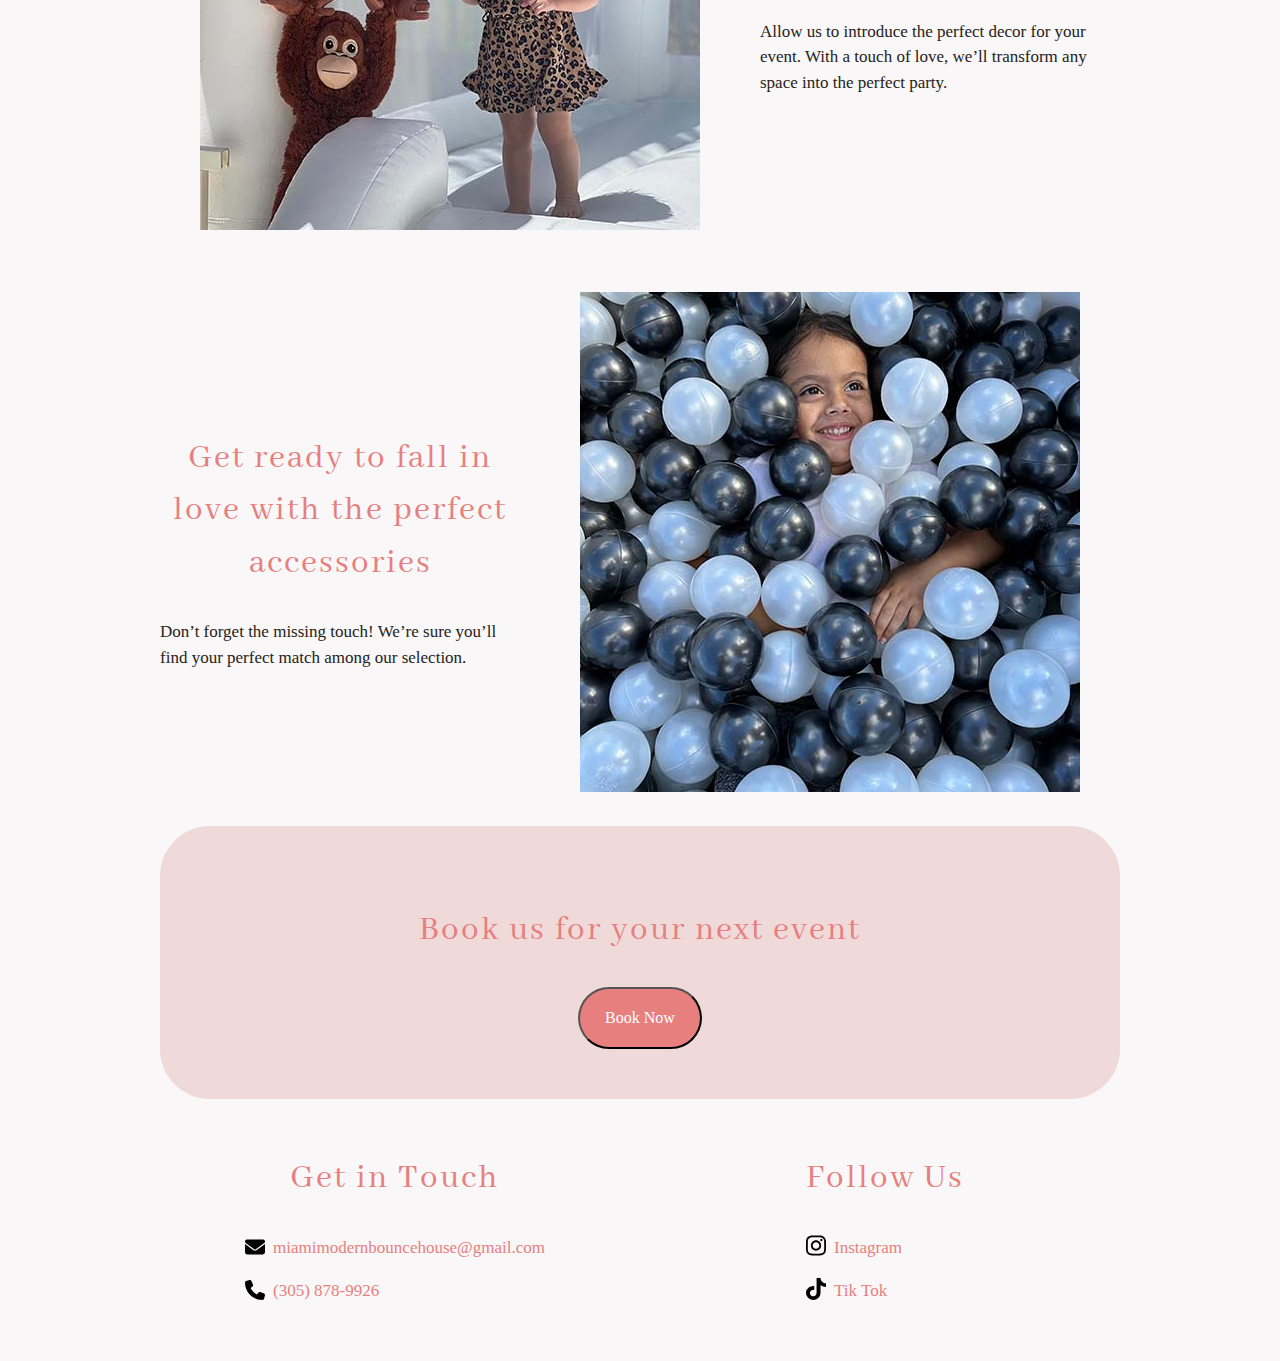
==== commit d2655fa7: "html css" ====
--- a/index.html
+++ b/index.html
@@ -34,6 +34,8 @@
             <section>
                 <h2>Add the perfect touch to your next party</h2>
                 <p>Celebrate with opulence and class. Our modern bounce houses are sure to complement anyone’s special celebration.</p>
+            </section>
+            <section>
                 <figure>
                     <img src="images/flower-bounce-house.jpg" alt="Bounce house with flower balloon arch.">
                 </figure>
@@ -41,12 +43,14 @@
         </div>
                 
         <div>
-                <section>
-                <h2>Don’t stress it. We’ll plan it for you.</h2>
-                <p>Allow us to introduce the perfect decor for your event. With a touch of love, we’ll transform any space into the perfect party.</p>
+            <section>
                 <figure>
                     <img src="images/monkey-party.jpg" alt="Little girl posing plush monkeys on bounce house.">
                 </figure>
+            </section>
+            <section>
+                <h2>Don’t stress it. We’ll plan it for you.</h2>
+                <p>Allow us to introduce the perfect decor for your event. With a touch of love, we’ll transform any space into the perfect party.</p>
             </section>
         </div>
 
@@ -54,29 +58,33 @@
             <section>
                 <h2>Get ready to fall in love with the perfect accessories</h2>
                 <p>Don’t forget the missing touch! We’re sure you’ll find your perfect match among our selection.</p>
-                <figure>
-                    <img src="images/black-white-ball-pit.jpg" alt="Little girl smiles inside black and white ball pit.">
+            </section>
+            <section>
+            <figure>
+                <img src="images/black-white-ball-pit.jpg" alt="Little girl smiles inside black and white ball pit.">
                 </figure>
             </section>
         </div>
 
-            <section>
+            <section id="booking">
                 <h2>Book us for your next event</h2>
-                <h3><a href="booking.html">Book Now</a></h3>
+                <button onclick="window.location.href='booking.html';">
+                    Book Now
+                  </button>
             </section>
 
         </main>
         <footer>
             <section>
             <h2>Get in Touch</h2>
-            <p>Send us an email at <a href="mailto:miamimodernbouncehouse@gmail.com">miamimodernbouncehouse@gmail.com</a></p>
-            <p>Call/Text us at <a href="tel:+3058789926"> (305) 878-9926</a></p>
+            <p><a href="mailto:miamimodernbouncehouse@gmail.com"><img src="images/envelope-solid.svg" alt="Envelope"/>miamimodernbouncehouse@gmail.com</a></p>
+            <p><a href="tel:+3058789926"><img src="images/phone-solid.svg" alt="Phone" />(305) 878-9926</a></p>
             </section>
 
             <section>
             <h2>Follow Us</h2>
-            <p>Instagram</p>
-            <p>Tik Tok</p>
+            <p><a href="https://www.instagram.com/modern_bounce_co/?igshid=YmMyMTA2M2Y%3D/"><img src="images/instagram.svg" alt="tik tok"/>Instagram</a></p>
+            <p><a href="http://tiktok.com/"><img src="images/tiktok.svg" alt="tik tok"/>Tik Tok</a></p>
             </section>
         </footer>
     </body>--- a/css/style.css
+++ b/css/style.css
@@ -6,10 +6,10 @@
     font-size: 17px;
     color:#262220;
     line-height: 1.5;
-    background-color:#F5F6F2;
+    background-color:#F9F7F7;
+    padding-top:100px;
     margin:auto;
     max-width:960px;
-    padding-top:60px;
 }
 
 h1,
@@ -18,11 +18,15 @@
     font-family: "Abhaya Libre", "Georgia", "Times New Roman", serif;
     text-align:center;
     font-weight:100;
+    color:#E77F7F;
 }
 
 h1{
     font-size:55px;
     letter-spacing:3px;
+    margin:auto;
+    position:relative;
+    right:20px;
 }
 
 h2{
@@ -44,8 +48,7 @@
 }
 
 a:visited{
-    /*color:#F13C3C;*/
-    color:#E77F7F;
+    color:#F13C3C;
 }
 
 a:hover{
@@ -65,11 +68,11 @@
     align-items:center;
     max-width:960px;
     margin:auto;
-    background-color:#F5F6F2;
     position:fixed;
     width:100%;
     top:0;
     z-index:100;
+    background-color:#FBF1F1;
 }
 
 #tiny{
@@ -79,20 +82,93 @@
 
 div{
     display:grid;
-    grid-template-columns: 2fr 2fr 2fr;
+    grid-template-columns: 2fr 2fr;
     grid-gap: 20px; 
+    padding-top:10px;
+    padding-bottom:10px;
+}
+
+#bouncehouse{
+    display: grid;
+    grid-template-columns: 1fr 1fr 1fr;
+    grid-gap: 20px; 
+    position:relative;
+    justify-content: center;
+}
+
+section{
+    margin:auto;
 }
 
 .header{
     display: grid;
-    grid-template-columns: 2fr 2fr;
+    grid-template-columns: 1fr 3fr;
     grid-gap: 20px; 
     padding-bottom:100px;
     padding-top:100px;
+}
+
+#booking{
+    padding:50px;
+    background-color:#F0D9D9;
+    border-radius:50px;
+    margin:auto;
+    text-align:center;
+}
+
+button{
+    background-color: #E77F7F;
+    border-radius:50px;
+    color: white;
+    padding: 20px 25px;
+    text-align: center;
+    text-decoration: none;
+    font-size: 16px;
+    font-family: "Garamond", "Georgia", "Times New Roman", serif;
+}
+
+button:visited{
+    background-color:#F13C3C;
+}
+
+button:hover{
+    background-color:#FFC0C0;
+}
+
+button:active{
+    background-color:#EA2A7A;
 }
 
 footer{
     display:grid;
     grid-template-columns: 2fr 2fr;
     grid-gap: 20px;
+    padding-top:25px;
+    padding-bottom:40px;
+}
+
+#ready{
+    padding:50px;
+    background-color:#F0D9D9;
+    border-radius:50px;
+    position:relative;
+    object-position:center;
+}
+
+figcaption{
+    text-align: center;
+}
+
+[src$='.svg'] {
+    width: 20px;
+    height: auto;
+    margin-right: 8px;
+    vertical-align: text-bottom;
+  }
+
+#ready[src$='.svg'] {
+    width: 50px;
+    height: auto;
+    margin-right: 8px;
+    vertical-align: text-bottom;
 }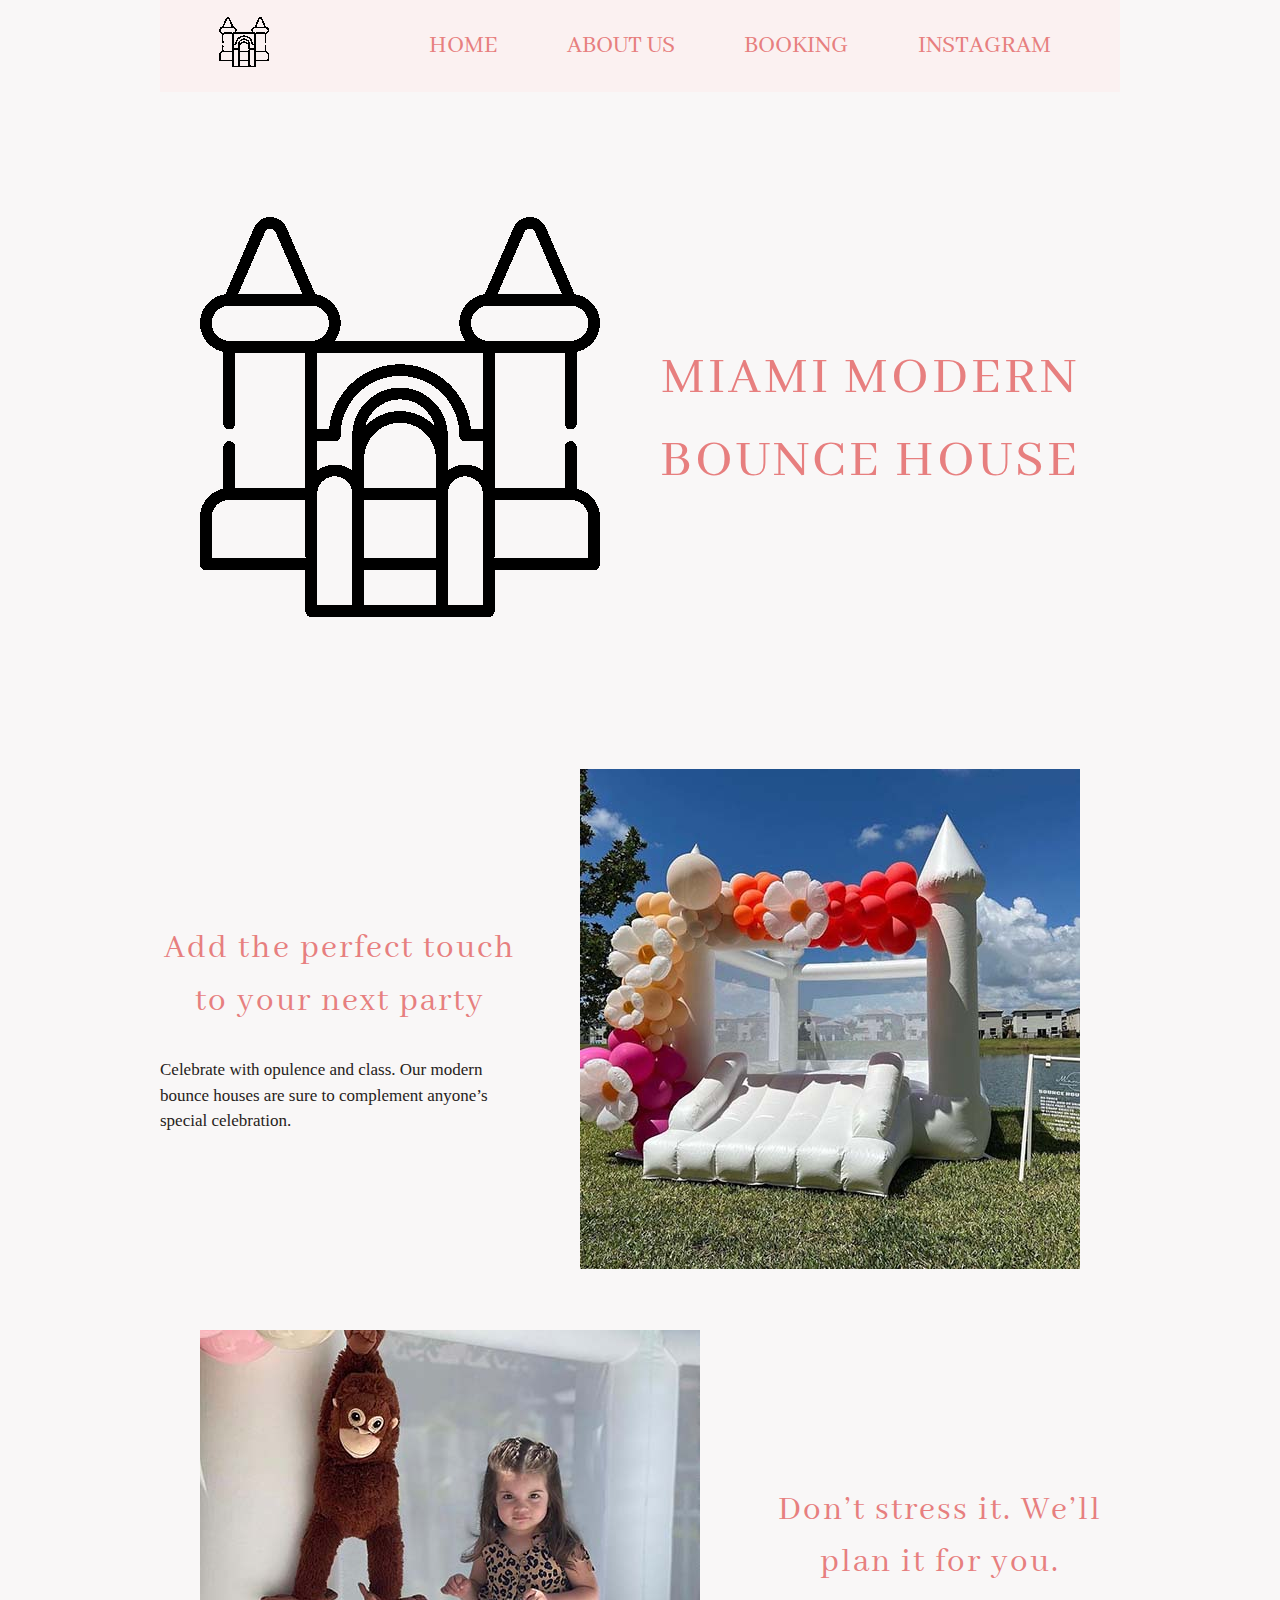
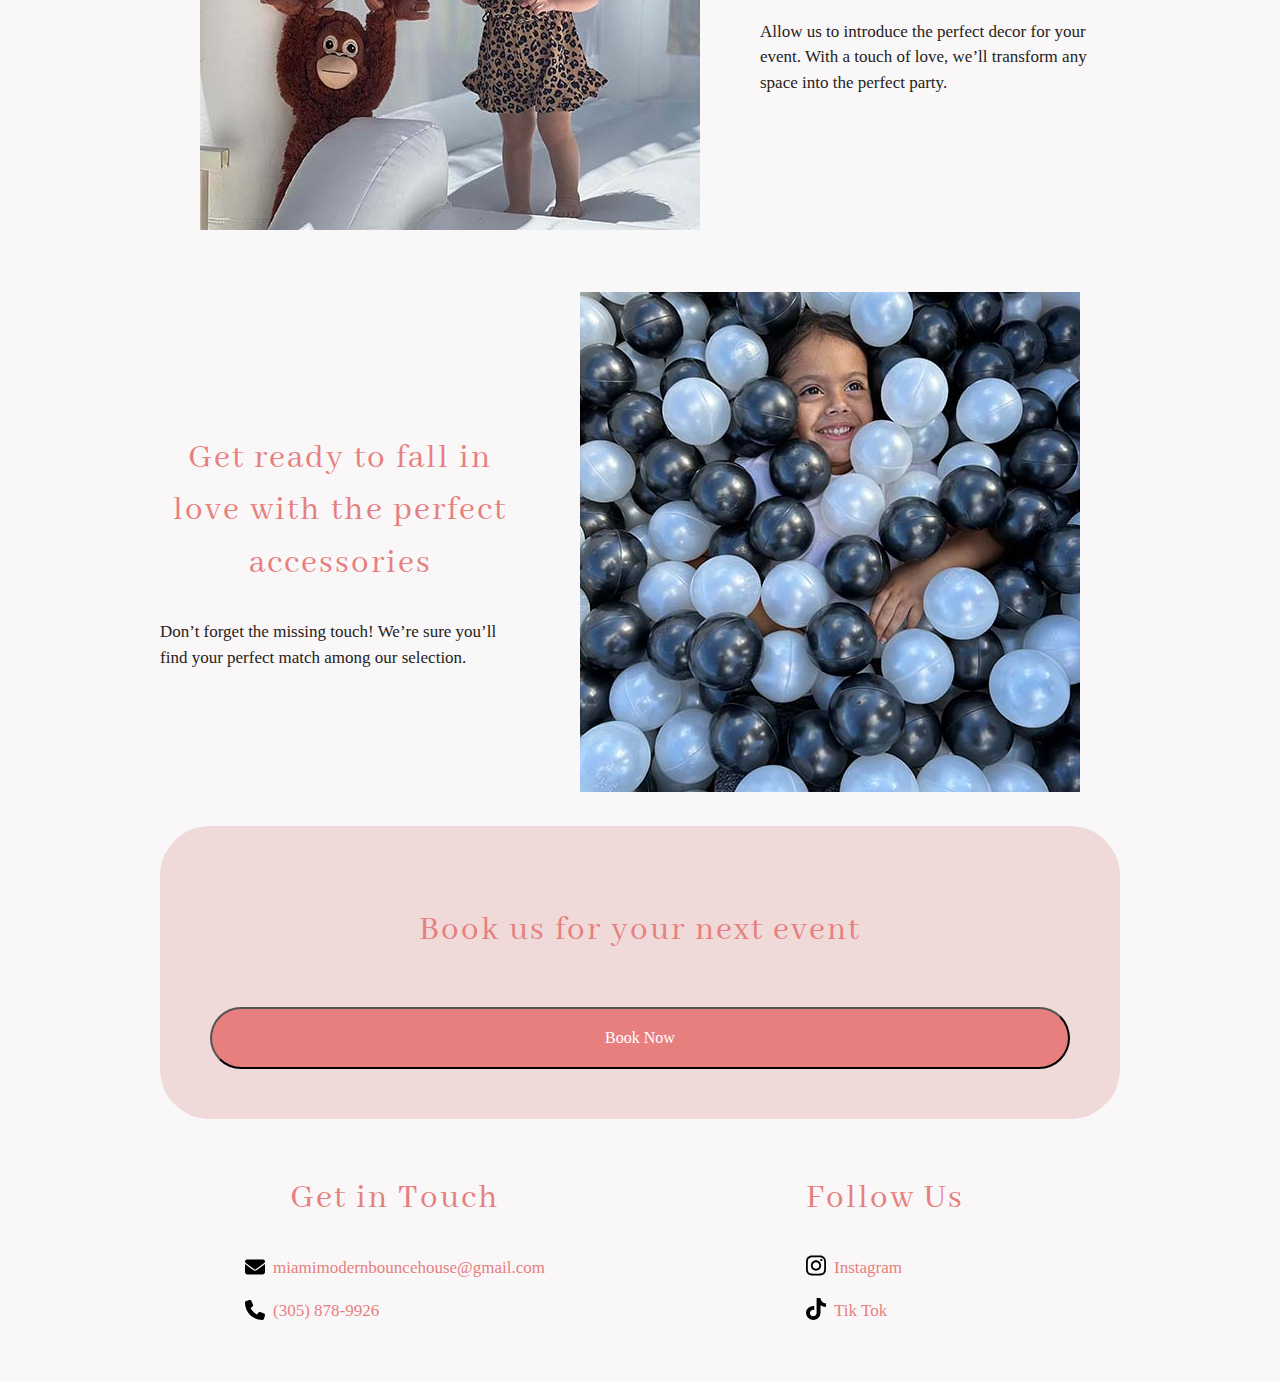
==== commit fb8e6548: "first version" ====
--- a/index.html
+++ b/index.html
@@ -30,41 +30,41 @@
                 <h1>MIAMI MODERN BOUNCE HOUSE</h1>
             </section>
 
-        <div>
-            <section>
+        <section>
+            <div>
                 <h2>Add the perfect touch to your next party</h2>
                 <p>Celebrate with opulence and class. Our modern bounce houses are sure to complement anyone’s special celebration.</p>
-            </section>
-            <section>
+            </div>
+            <div>
                 <figure>
                     <img src="images/flower-bounce-house.jpg" alt="Bounce house with flower balloon arch.">
                 </figure>
-            </section>
-        </div>
+            </div>
+        </section>
                 
-        <div>
-            <section>
+        <section>
+            <div>
                 <figure>
                     <img src="images/monkey-party.jpg" alt="Little girl posing plush monkeys on bounce house.">
                 </figure>
-            </section>
-            <section>
+            </div>
+            <div>
                 <h2>Don’t stress it. We’ll plan it for you.</h2>
                 <p>Allow us to introduce the perfect decor for your event. With a touch of love, we’ll transform any space into the perfect party.</p>
-            </section>
-        </div>
+            </div>
+        </section>
 
-        <div>
-            <section>
+        <section>
+            <div>
                 <h2>Get ready to fall in love with the perfect accessories</h2>
                 <p>Don’t forget the missing touch! We’re sure you’ll find your perfect match among our selection.</p>
-            </section>
-            <section>
+            </div>
+            <div>
             <figure>
                 <img src="images/black-white-ball-pit.jpg" alt="Little girl smiles inside black and white ball pit.">
-                </figure>
-            </section>
-        </div>
+            </figure>
+            </div>
+        </section>
 
             <section id="booking">
                 <h2>Book us for your next event</h2>
@@ -72,19 +72,19 @@
                     Book Now
                   </button>
             </section>
+        </main>
+        
+        <footer>
+            <div>
+            <h2>Get in Touch</h2>
+            <p><a href="mailto:miamimodernbouncehouseco@gmail.com"><img src="images/envelope-solid.svg" alt="Envelope">miamimodernbouncehouse@gmail.com</a></p>
+            <p><a href="tel:+3058789926"><img src="images/phone-solid.svg" alt="Phone">(305) 878-9926</a></p>
+            </div>
 
-        </main>
-        <footer>
-            <section>
-            <h2>Get in Touch</h2>
-            <p><a href="mailto:miamimodernbouncehouse@gmail.com"><img src="images/envelope-solid.svg" alt="Envelope"/>miamimodernbouncehouse@gmail.com</a></p>
-            <p><a href="tel:+3058789926"><img src="images/phone-solid.svg" alt="Phone" />(305) 878-9926</a></p>
-            </section>
-
-            <section>
+            <div>
             <h2>Follow Us</h2>
-            <p><a href="https://www.instagram.com/modern_bounce_co/?igshid=YmMyMTA2M2Y%3D/"><img src="images/instagram.svg" alt="tik tok"/>Instagram</a></p>
-            <p><a href="http://tiktok.com/"><img src="images/tiktok.svg" alt="tik tok"/>Tik Tok</a></p>
-            </section>
+            <p><a href="https://www.instagram.com/modern_bounce_co/?igshid=YmMyMTA2M2Y%3D/"><img src="images/instagram.svg" alt="tik tok">Instagram</a></p>
+            <p><a href="https://www.tiktok.com/@modern_bounce_co?_t=8c2cvm0senS&_r=1"><img src="images/tiktok.svg" alt="tik tok">Tik Tok</a></p>
+            </div>
         </footer>
     </body>--- a/css/style.css
+++ b/css/style.css
@@ -80,7 +80,7 @@
     right:50px;
 }
 
-div{
+section{
     display:grid;
     grid-template-columns: 2fr 2fr;
     grid-gap: 20px; 
@@ -88,16 +88,16 @@
     padding-bottom:10px;
 }
 
-#bouncehouse{
+div{
+    margin:auto;
+}
+
+.bouncehouse{
     display: grid;
     grid-template-columns: 1fr 1fr 1fr;
     grid-gap: 20px; 
     position:relative;
     justify-content: center;
-}
-
-section{
-    margin:auto;
 }
 
 .header{
@@ -109,10 +109,11 @@
 }
 
 #booking{
+    display:flex;
+    flex-flow:column;
     padding:50px;
     background-color:#F0D9D9;
     border-radius:50px;
-    margin:auto;
     text-align:center;
 }
 
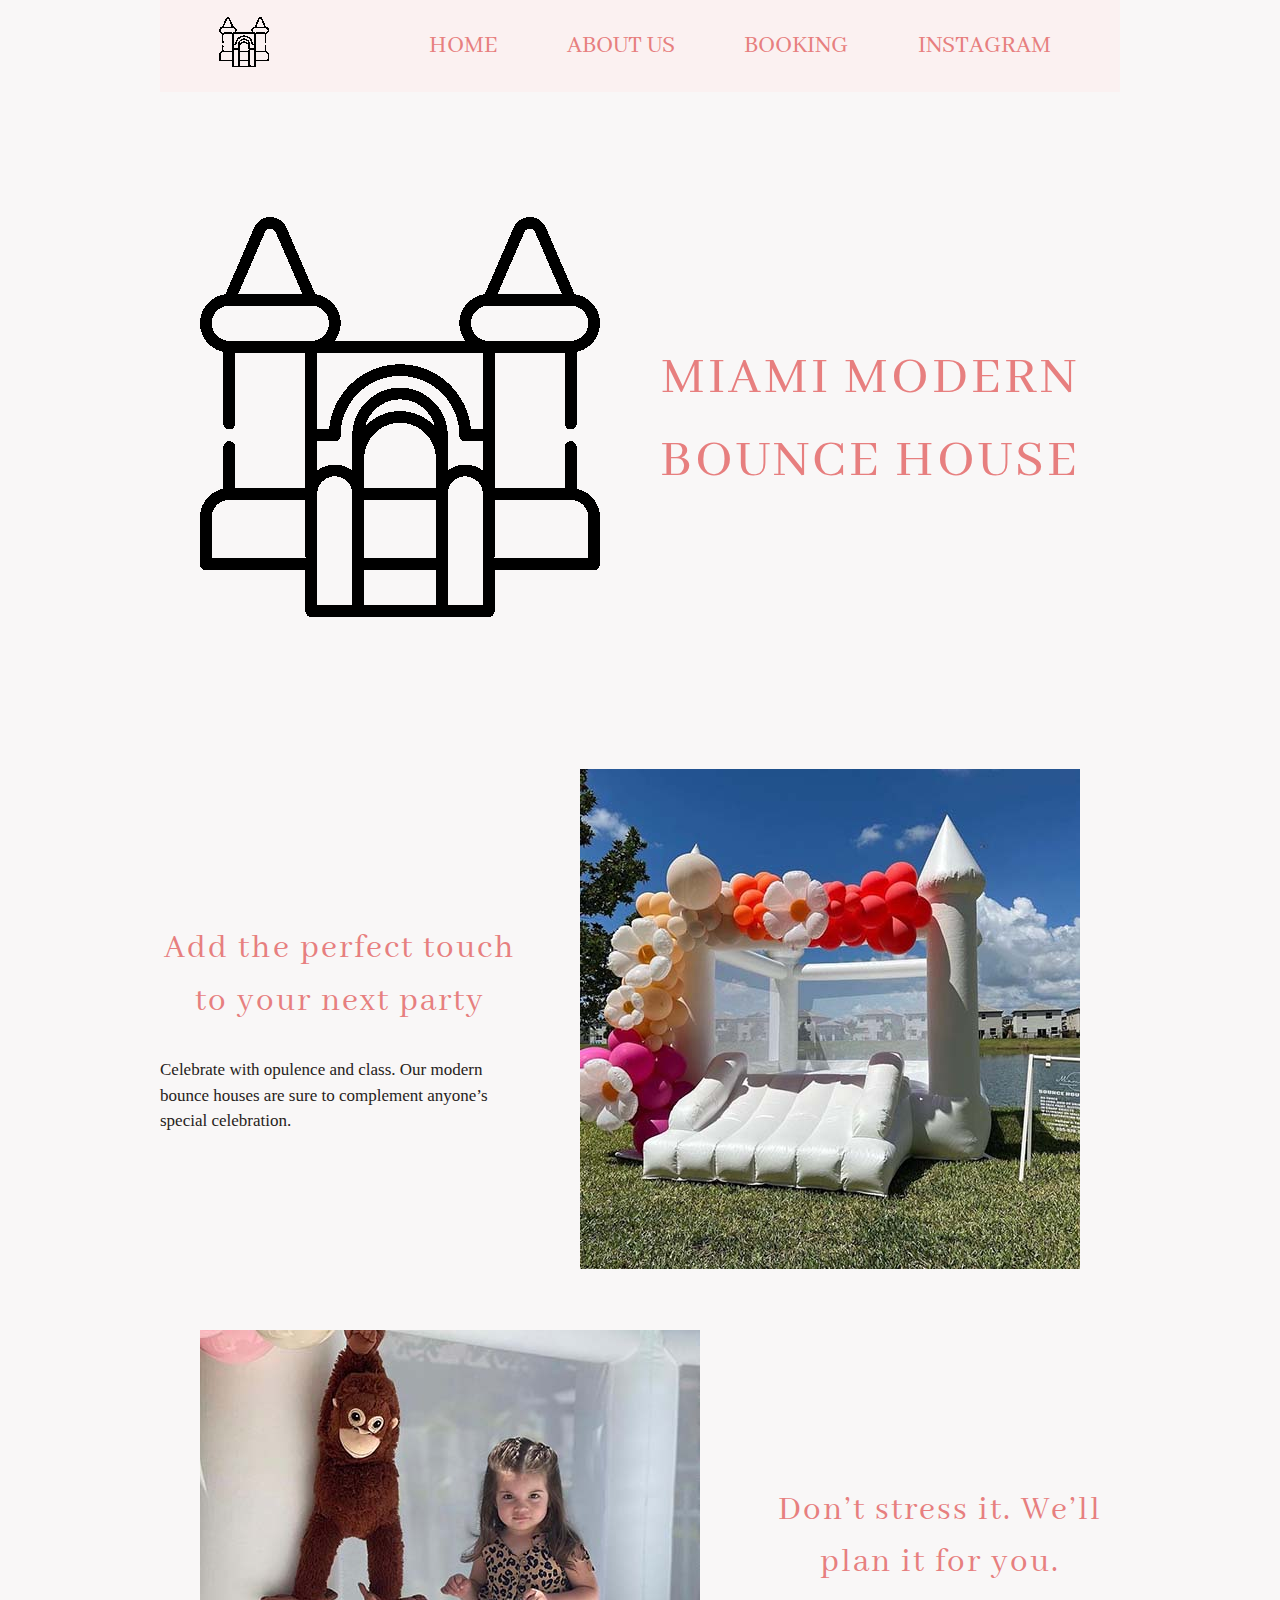
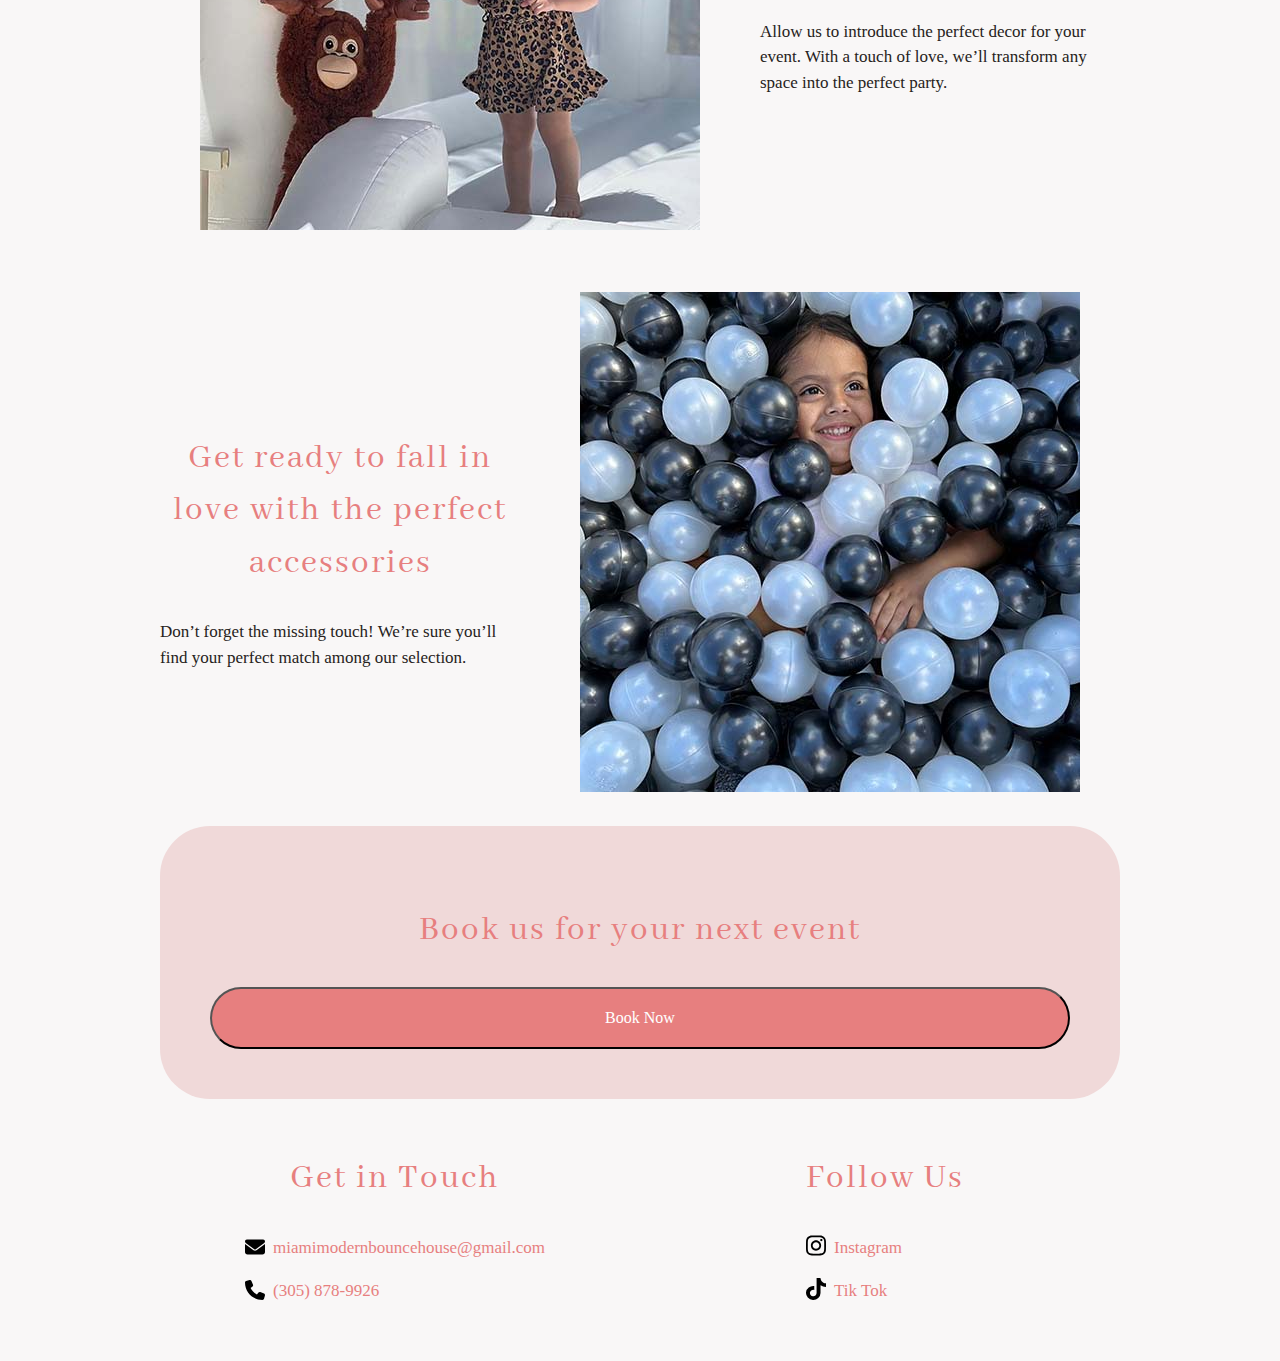
==== commit 55d75062: "finally" ====
--- a/index.html
+++ b/index.html
@@ -30,7 +30,7 @@
                 <h1>MIAMI MODERN BOUNCE HOUSE</h1>
             </section>
 
-        <section>
+        <section class="grid">
             <div>
                 <h2>Add the perfect touch to your next party</h2>
                 <p>Celebrate with opulence and class. Our modern bounce houses are sure to complement anyone’s special celebration.</p>
@@ -42,7 +42,7 @@
             </div>
         </section>
                 
-        <section>
+        <section class="grid">
             <div>
                 <figure>
                     <img src="images/monkey-party.jpg" alt="Little girl posing plush monkeys on bounce house.">
@@ -54,7 +54,7 @@
             </div>
         </section>
 
-        <section>
+        <section class="grid">
             <div>
                 <h2>Get ready to fall in love with the perfect accessories</h2>
                 <p>Don’t forget the missing touch! We’re sure you’ll find your perfect match among our selection.</p>
@@ -73,7 +73,7 @@
                   </button>
             </section>
         </main>
-        
+
         <footer>
             <div>
             <h2>Get in Touch</h2>
--- a/css/style.css
+++ b/css/style.css
@@ -80,7 +80,7 @@
     right:50px;
 }
 
-section{
+.grid{
     display:grid;
     grid-template-columns: 2fr 2fr;
     grid-gap: 20px; 
